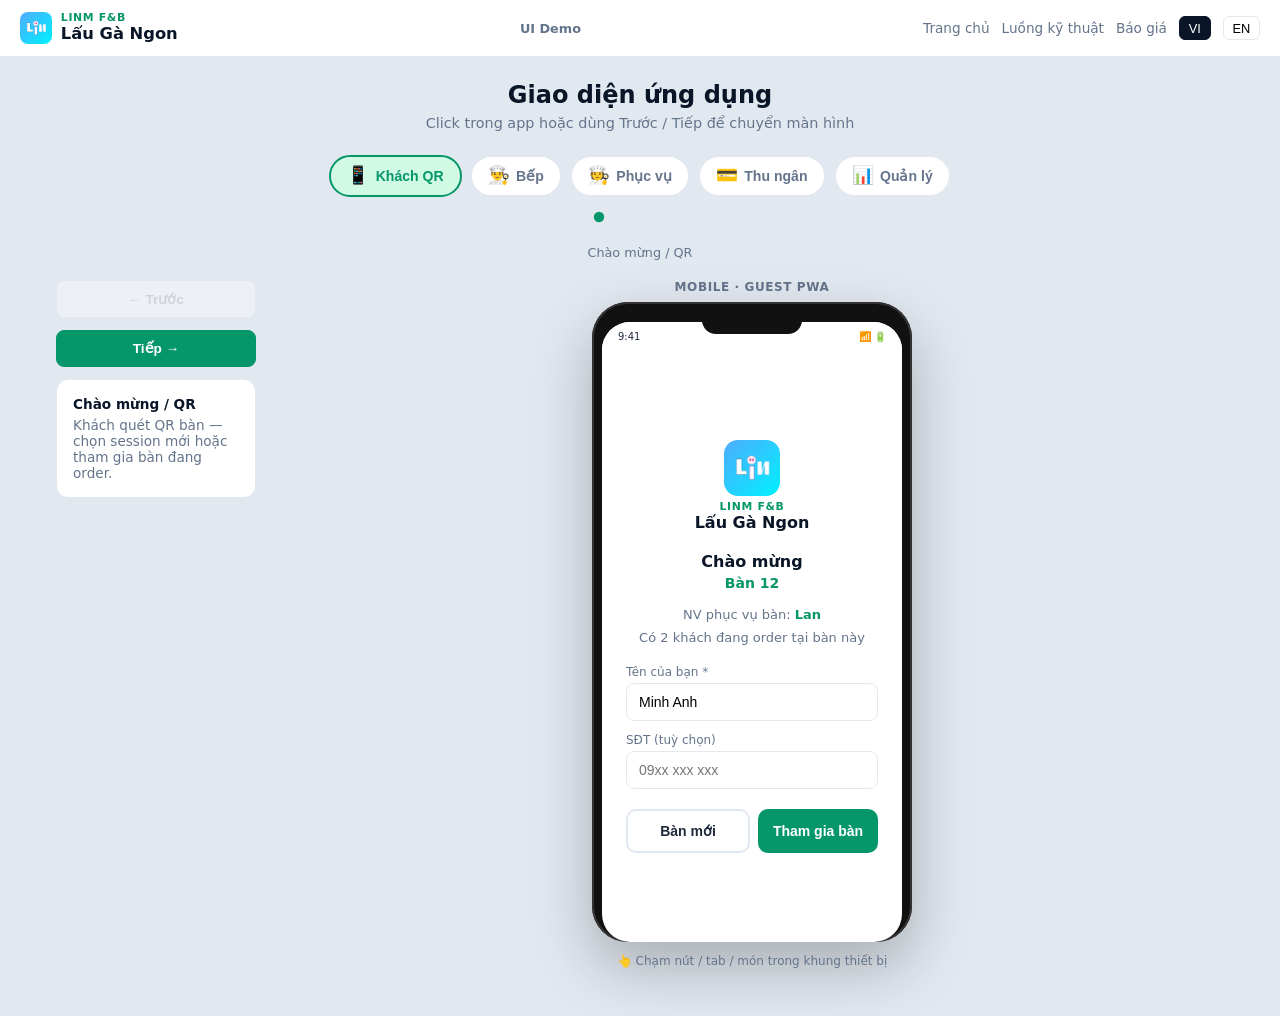
==== app-demo.html @ a2fc127d "fnb-demo@1.0.1 [build #3]" ====
<!DOCTYPE html>
<html lang="vi">
<head>
<meta charset="UTF-8">
<meta name="viewport" content="width=device-width, initial-scale=1.0">
<link rel="icon" href="assets/linm/icon-192.png" type="image/png">
<link rel="apple-touch-icon" href="assets/linm/icon-192.png">
<link rel="stylesheet" href="assets/linm/app-brand.css">
<title>LINM F&amp;B — Lẩu Gà Ngon · UI Demo</title>
<style>
:root {
  --navy:#0a1628; --green:#059669; --green-mid:#34d399;
  --green-light:#d1fae5; --slate:#f1f5f9; --border:#e2e8f0;
  --txt:#1e293b; --txt2:#64748b; --red:#ef4444; --amber:#d97706;
  --radius:12px; --phone-w:320px; --phone-h:640px;
}
*,*::before,*::after{box-sizing:border-box;margin:0;padding:0}
body{font-family:system-ui,-apple-system,'Segoe UI',Roboto,sans-serif;background:#e2e8f0;color:var(--txt);min-height:100vh}

/* Header */
header{background:#fff;border-bottom:1px solid var(--border);padding:.75rem 1.25rem;display:flex;align-items:center;justify-content:space-between;flex-wrap:wrap;gap:.75rem;position:sticky;top:0;z-index:50}
.hdr-links{display:flex;align-items:center;gap:.75rem;font-size:.85rem}
.hdr-links a{color:var(--txt2);text-decoration:none}
.hdr-links a:hover{color:var(--green)}
.lang-btn{background:none;border:1px solid var(--border);padding:.2rem .55rem;border-radius:6px;cursor:pointer;font-size:.8rem}
.lang-btn.active{background:var(--navy);color:#fff;border-color:var(--navy)}

/* Layout */
.demo-wrap{max-width:1200px;margin:0 auto;padding:1.5rem 1rem 3rem;overflow-x:hidden}
.demo-title{text-align:center;margin-bottom:1.5rem}
.demo-title h1{font-size:1.5rem;color:var(--navy)}
.demo-title p{color:var(--txt2);font-size:.9rem;margin-top:.35rem}

/* Persona tabs */
.persona-bar{display:flex;gap:.5rem;justify-content:center;flex-wrap:wrap;margin-bottom:1rem}
.persona-btn{display:flex;align-items:center;gap:.4rem;padding:.55rem 1rem;border:2px solid var(--border);background:#fff;border-radius:999px;cursor:pointer;font-size:.88rem;font-weight:600;color:var(--txt2);transition:.2s}
.persona-btn.active{border-color:var(--green);background:var(--green-light);color:var(--green)}
.persona-btn .icon{font-size:1.1rem}

/* Screen steps */
.screen-bar{display:flex;gap:.35rem;justify-content:center;flex-wrap:wrap;margin-bottom:1.5rem}
.screen-dot{width:8px;height:8px;border-radius:50%;background:var(--border);cursor:pointer;transition:.2s}
.screen-dot.active{background:var(--green);transform:scale(1.3)}
.screen-label{text-align:center;font-size:.8rem;color:var(--txt2);margin-bottom:1rem;min-height:1.2rem}

/* Main stage */
.stage{display:flex;align-items:flex-start;justify-content:center;gap:1.5rem;flex-wrap:wrap;width:100%}
.controls{display:flex;flex-direction:column;gap:.75rem;min-width:140px;flex-shrink:0}
.ctrl-btn{padding:.6rem 1rem;border:1px solid var(--border);background:#fff;border-radius:8px;cursor:pointer;font-weight:600;font-size:.85rem}
.ctrl-btn:hover{border-color:var(--green);color:var(--green)}
.ctrl-btn.primary{background:var(--green);color:#fff;border-color:var(--green)}
.ctrl-btn:disabled{opacity:.4;cursor:not-allowed}
.screen-info{background:#fff;border:1px solid var(--border);border-radius:var(--radius);padding:1rem;font-size:.85rem;color:var(--txt2);max-width:200px}
.screen-info strong{display:block;color:var(--navy);margin-bottom:.35rem}

/* Device frames */
.device-wrap{position:relative;max-width:100%;flex:1 1 320px;display:flex;flex-direction:column;align-items:center;min-width:0}
.device-label{text-align:center;font-size:.75rem;color:var(--txt2);margin-bottom:.5rem;font-weight:600;text-transform:uppercase;letter-spacing:.05em}
.phone-frame{width:min(var(--phone-w),100%);height:var(--phone-h);max-width:100%;background:#111;border-radius:36px;padding:10px;box-shadow:0 25px 60px rgba(0,0,0,.25),inset 0 0 0 2px #333}
.phone-notch{width:100px;height:22px;background:#111;border-radius:0 0 14px 14px;margin:0 auto -12px;position:relative;z-index:2}
.phone-screen{width:100%;height:100%;background:#fff;border-radius:28px;overflow:hidden;display:flex;flex-direction:column;position:relative}
.tablet-frame{width:min(480px,100%);max-width:100%;height:min(680px,78vh);background:#1a1a1a;border-radius:20px;padding:12px;box-shadow:0 25px 60px rgba(0,0,0,.25);box-sizing:border-box}
.tablet-screen{width:100%;height:100%;background:#0f172a;border-radius:12px;overflow:hidden;display:flex;flex-direction:column;min-width:0}
#device-mount{width:100%;max-width:100%;display:flex;justify-content:center}

/* ===== IN-APP UI COMPONENTS ===== */
.app-status{height:28px;background:#fff;display:flex;align-items:center;justify-content:space-between;padding:0 16px;font-size:10px;color:var(--txt);flex-shrink:0}
.app-header{padding:12px 16px;background:#fff;border-bottom:1px solid #f1f5f9;display:flex;align-items:center;gap:8px;flex-shrink:0}
.app-header h2{font-size:15px;font-weight:700;flex:1}
.app-header .badge{background:var(--green-light);color:var(--green);font-size:11px;padding:2px 8px;border-radius:999px;font-weight:600}
.back-btn{color:var(--green);font-size:18px;cursor:pointer;border:none;background:none}
.app-body{flex:1;overflow-y:auto;padding:12px 16px;-webkit-overflow-scrolling:touch}
.app-footer{padding:10px 16px 20px;background:#fff;border-top:1px solid #f1f5f9;flex-shrink:0}
.btn-app{display:block;width:100%;padding:12px;border:none;border-radius:10px;font-weight:700;font-size:14px;cursor:pointer;text-align:center}
.btn-app.green{background:var(--green);color:#fff}
.btn-app.outline{background:#fff;border:2px solid var(--border);color:var(--txt)}
.btn-app.amber{background:var(--amber);color:#fff}
.btn-row{display:flex;gap:8px}
.btn-row .btn-app{flex:1}

/* Form */
.field{margin-bottom:12px}
.field label{display:block;font-size:12px;color:var(--txt2);margin-bottom:4px}
.field input{width:100%;padding:10px 12px;border:1px solid var(--border);border-radius:8px;font-size:14px}
.field input:focus{outline:2px solid var(--green-light);border-color:var(--green)}

/* Menu */
.cat-scroll{display:flex;gap:8px;margin-bottom:12px;overflow-x:auto;padding-bottom:4px}
.cat-pill{padding:6px 14px;border-radius:999px;font-size:12px;white-space:nowrap;border:1px solid var(--border);background:#fff;color:var(--txt2);cursor:pointer}
.cat-pill.active{background:var(--navy);color:#fff;border-color:var(--navy)}
.menu-grid{display:grid;grid-template-columns:1fr 1fr;gap:10px}
.menu-card{border:1px solid var(--border);border-radius:10px;overflow:hidden;cursor:pointer}
.menu-img{height:80px;display:flex;align-items:center;justify-content:center;font-size:2rem;background:linear-gradient(135deg,#fef3c7,#fde68a)}
.menu-img.drinks{background:linear-gradient(135deg,#dbeafe,#93c5fd)}
.menu-img.combo{background:linear-gradient(135deg,#fce7f3,#f9a8d4)}
.menu-img.hotpot{background:linear-gradient(135deg,#fee2e2,#fca5a5)}
.menu-img.side{background:linear-gradient(135deg,#dcfce7,#86efac)}
.menu-info{padding:8px}
.menu-info h4{font-size:12px;font-weight:600;margin-bottom:2px;line-height:1.3}
.menu-price{font-size:13px;font-weight:700;color:var(--green)}
.menu-add{float:right;width:24px;height:24px;background:var(--green);color:#fff;border:none;border-radius:6px;font-size:16px;line-height:1;cursor:pointer}

/* Detail */
.detail-img{height:140px;border-radius:12px;display:flex;align-items:center;justify-content:center;font-size:4rem;background:linear-gradient(135deg,#fef3c7,#fde68a);margin-bottom:12px}
.addon-list{margin:12px 0}
.addon-item{display:flex;align-items:center;justify-content:space-between;padding:8px 0;border-bottom:1px solid #f1f5f9;font-size:13px}
.addon-check{width:20px;height:20px;border:2px solid var(--border);border-radius:4px;display:flex;align-items:center;justify-content:center;font-size:12px;color:#fff}
.addon-check.on{background:var(--green);border-color:var(--green)}
.qty-row{display:flex;align-items:center;justify-content:center;gap:16px;margin:12px 0}
.qty-btn{width:36px;height:36px;border:1px solid var(--border);border-radius:8px;background:#fff;font-size:18px;cursor:pointer}
.qty-num{font-size:20px;font-weight:700}

/* Cart bar */
.cart-bar{display:flex;align-items:center;justify-content:space-between;background:var(--navy);color:#fff;padding:10px 14px;border-radius:10px;margin-top:8px;font-size:13px}
.cart-bar strong{color:var(--green-mid)}

/* Service chips */
.svc-chips{display:flex;flex-wrap:wrap;gap:8px;margin:12px 0}
.svc-chip{padding:8px 12px;border:1px solid var(--border);border-radius:8px;font-size:12px;background:#fff;cursor:pointer;text-align:center;flex:1;min-width:calc(50% - 4px)}
.svc-chip:active{background:var(--green-light);border-color:var(--green)}

/* Payment */
.pay-methods{display:flex;flex-direction:column;gap:8px;margin:12px 0}
.pay-opt{display:flex;align-items:center;gap:12px;padding:12px;border:2px solid var(--border);border-radius:10px;cursor:pointer;font-size:13px}
.pay-opt.selected{border-color:var(--green);background:var(--green-light)}
.pay-icon{font-size:1.5rem}
.qr-box{background:#fff;border:2px dashed var(--border);border-radius:12px;padding:16px;text-align:center;margin:12px 0}
.qr-placeholder{width:140px;height:140px;margin:0 auto 8px;background:repeating-conic-gradient(#e2e8f0 0% 25%,#fff 0% 50%) 50%/16px 16px;border-radius:8px;display:flex;align-items:center;justify-content:center;font-size:11px;color:var(--txt2)}
.upload-zone{border:2px dashed var(--amber);border-radius:10px;padding:20px;text-align:center;font-size:12px;color:var(--txt2);background:#fffbeb;margin:12px 0}

/* Feedback */
.stars{display:flex;justify-content:center;gap:8px;font-size:2rem;margin:16px 0}
.star{cursor:pointer;filter:grayscale(1);opacity:.4}
.star.lit{filter:none;opacity:1}

/* Kitchen (dark) */
.k-header{padding:16px;background:#1e293b;display:flex;justify-content:space-between;align-items:center;border-bottom:1px solid #334155}
.k-header h2{color:#fff;font-size:16px}
.k-body{flex:1;padding:12px;overflow-y:auto;overflow-x:hidden;display:grid;grid-template-columns:repeat(auto-fit,minmax(140px,1fr));gap:10px;align-content:start;min-width:0}
.k-ticket{background:#1e293b;border:1px solid #334155;border-radius:10px;padding:12px;border-left:4px solid var(--amber)}
.k-ticket.new{border-left-color:var(--green);animation:pulse 2s infinite}
.k-ticket.done{border-left-color:#64748b;opacity:.7}
@keyframes pulse{0%,100%{box-shadow:0 0 0 0 rgba(16,185,129,.3)}50%{box-shadow:0 0 0 6px rgba(16,185,129,0)}}
.k-table{font-size:18px;font-weight:800;color:#fff;margin-bottom:4px}
.k-time{font-size:10px;color:#94a3b8}
.k-lines{font-size:12px;color:#cbd5e1;margin:8px 0;line-height:1.6}
.k-actions{display:flex;gap:6px}
.k-btn{flex:1;padding:6px;border:none;border-radius:6px;font-size:11px;font-weight:600;cursor:pointer}
.k-btn.confirm{background:var(--green);color:#fff}
.k-btn.done{background:#334155;color:#fff}

/* Cashier */
.c-layout{display:flex;flex:1;width:100%;min-width:0;min-height:0;overflow:hidden}
.c-sidebar{width:118px;background:#1e293b;padding:8px 6px;flex-shrink:0;border-right:1px solid #334155}
.c-nav{padding:8px 6px;border-radius:6px;font-size:11px;line-height:1.35;color:#94a3b8;margin-bottom:4px;cursor:pointer;word-break:break-word}
.c-nav.active{background:#334155;color:#fff}
.c-main{flex:1;min-width:0;padding:12px;overflow-x:hidden;overflow-y:auto;background:#0f172a;-webkit-overflow-scrolling:touch}
.c-main h3{word-break:break-word;line-height:1.35}
.c-card{background:#1e293b;border:1px solid #334155;border-radius:10px;padding:12px;margin-bottom:10px;display:flex;gap:10px;min-width:0;align-items:flex-start}
.c-proof{width:52px;height:52px;background:linear-gradient(135deg,#dbeafe,#60a5fa);border-radius:8px;display:flex;align-items:center;justify-content:center;font-size:1.25rem;flex-shrink:0}
.c-info{flex:1;min-width:0;font-size:11px;color:#cbd5e1;line-height:1.45}
.c-info strong{color:#fff;font-size:13px;display:block;margin-bottom:4px;line-height:1.3}
.c-meta{word-break:break-word;overflow-wrap:anywhere}
.c-meta-note{color:#94a3b8;margin-top:2px}
.c-actions{display:flex;flex-wrap:wrap;gap:6px;margin-top:10px}
.c-btn{padding:7px 10px;border:none;border-radius:6px;font-size:11px;font-weight:600;cursor:pointer;white-space:nowrap;flex:1 1 auto;min-width:72px;text-align:center}
.c-btn.ok{background:var(--green);color:#fff}
.c-btn.no{background:#334155;color:#fff}

/* Waiter / staff login */
.login-screen{display:flex;flex-direction:column;justify-content:center;height:100%;padding:24px;background:#fff}
.login-logo{margin:0 auto 12px;text-align:center}
.login-title{font-size:18px;font-weight:800;text-align:center;color:var(--navy);margin-bottom:4px}
.login-sub{font-size:12px;color:var(--txt2);text-align:center;margin-bottom:20px}
.login-lock{font-size:11px;color:var(--amber);text-align:center;margin-top:12px;padding:8px;background:#fffbeb;border-radius:8px}
.w-top{padding:12px 16px;background:var(--green);color:#fff;display:flex;justify-content:space-between;align-items:center;flex-shrink:0}
.w-top h2{font-size:15px;font-weight:700}
.w-badge{background:rgba(255,255,255,.25);padding:3px 8px;border-radius:999px;font-size:10px;font-weight:600}
.w-body{flex:1;overflow-y:auto;padding:12px 16px;background:var(--slate)}
.w-card{background:#fff;border:1px solid var(--border);border-radius:10px;padding:12px;margin-bottom:8px;cursor:pointer}
.w-card.urgent{border-left:4px solid var(--amber)}
.w-card.new{border-left:4px solid var(--green)}
.w-card.done{opacity:.65}
.w-row{display:flex;justify-content:space-between;align-items:flex-start;gap:8px}
.w-meta{font-size:11px;color:var(--txt2);margin-top:4px;line-height:1.45}
.w-actions{display:flex;gap:6px;margin-top:10px;flex-wrap:wrap}
.w-btn{padding:8px 12px;border:none;border-radius:8px;font-size:11px;font-weight:600;cursor:pointer;flex:1;min-width:100px}
.w-btn.green{background:var(--green);color:#fff}
.w-btn.outline{background:#fff;border:1px solid var(--border);color:var(--txt)}
.w-nav{display:flex;gap:6px;padding:8px 0 12px;overflow-x:auto}
.w-nav-pill{padding:6px 12px;border-radius:999px;font-size:11px;border:1px solid var(--border);background:#fff;white-space:nowrap;cursor:pointer}
.w-nav-pill.active{background:var(--navy);color:#fff;border-color:var(--navy)}
.staff-pick{background:var(--green-light);border:1px solid var(--green);border-radius:8px;padding:10px;margin-top:8px;font-size:12px;cursor:pointer;text-align:left}
.staff-pick.selected{box-shadow:0 0 0 2px var(--green)}
.scan-box{border:2px dashed var(--green);border-radius:10px;padding:16px;text-align:center;font-size:12px;color:var(--txt2);margin:12px 0;cursor:pointer;background:#fff}
.ratio-note{background:#ecfdf5;border:1px solid #a7f3d0;border-radius:8px;padding:10px;font-size:11px;color:var(--txt2);margin-bottom:12px;line-height:1.5}
.staff-row{display:flex;align-items:center;gap:10px;padding:10px 0;border-bottom:1px solid var(--border);font-size:12px}
.staff-avatar{width:36px;height:36px;border-radius:50%;background:var(--green-light);display:flex;align-items:center;justify-content:center;font-size:1rem;flex-shrink:0}
.staff-score{margin-left:auto;font-weight:800;color:var(--green)}
.score-bar{height:5px;background:var(--border);border-radius:3px;overflow:hidden;margin-top:4px}
.score-fill{height:100%;background:var(--green)}
.tag-role{font-size:10px;padding:2px 6px;border-radius:4px;background:#f1f5f9;color:var(--txt2)}

/* Manager */
.m-top{padding:14px 16px;background:#fff;border-bottom:1px solid var(--border);display:flex;justify-content:space-between;align-items:center}
.m-tabs{display:flex;gap:4px;padding:8px 12px;background:#fff;border-bottom:1px solid var(--border);flex-wrap:wrap}
.m-tab{padding:6px 10px;font-size:11px;border-radius:6px;cursor:pointer;color:var(--txt2);white-space:nowrap}
.m-tab.active{background:var(--green-light);color:var(--green);font-weight:600}
.table-map{display:grid;grid-template-columns:repeat(4,1fr);gap:8px;padding:12px 0}
.tbl-cell{aspect-ratio:1;border-radius:8px;display:flex;flex-direction:column;align-items:center;justify-content:center;font-size:11px;font-weight:600;border:2px solid var(--border);background:#fff}
.tbl-cell.busy{background:#fef3c7;border-color:var(--amber);color:var(--amber)}
.tbl-cell.free{background:var(--green-light);border-color:var(--green);color:var(--green)}
.chart-bar{display:flex;align-items:flex-end;gap:6px;height:100px;margin:16px 0;padding:0 8px}
.chart-col{flex:1;background:var(--green);border-radius:4px 4px 0 0;min-height:8px;opacity:.85}
.report-subtabs{display:flex;gap:6px;margin-bottom:12px}
.report-sub{padding:6px 12px;font-size:11px;border-radius:999px;border:1px solid var(--border);cursor:pointer;color:var(--txt2);background:#fff}
.report-sub.active{background:var(--green);color:#fff;border-color:var(--green);font-weight:600}
.report-panel{display:none}
.report-panel.active{display:block}
.chart-hbar{margin:8px 0 14px}
.hbar-row{display:flex;align-items:center;gap:8px;margin-bottom:8px;font-size:11px}
.hbar-label{width:88px;flex-shrink:0;white-space:nowrap;overflow:hidden;text-overflow:ellipsis;font-weight:500}
.hbar-track{flex:1;height:10px;background:#f1f5f9;border-radius:999px;overflow:hidden}
.hbar-fill{height:100%;background:linear-gradient(90deg,var(--green),#34d399);border-radius:999px}
.hbar-val{width:36px;text-align:right;font-weight:700;color:var(--green);font-size:10px}
.dish-table{width:100%;font-size:11px;border-collapse:collapse;margin-top:8px}
.dish-table th,.dish-table td{padding:6px 4px;border-bottom:1px solid var(--border);text-align:left}
.dish-table th{color:var(--txt2);font-weight:600;background:#f8fafc}
.dish-table td.num{text-align:right;font-weight:600}
.fav-grid{display:flex;flex-wrap:wrap;gap:6px;margin-top:8px}
.fav-pill{font-size:10px;padding:4px 8px;border-radius:999px;background:var(--green-light);color:var(--green);border:1px solid rgba(22,163,74,.2)}
.fav-pill strong{font-weight:800}
.app-body-scroll{overflow-y:auto;flex:1;padding:12px 16px;-webkit-overflow-scrolling:touch}
.stat-row{display:grid;grid-template-columns:1fr 1fr;gap:8px;margin-bottom:12px}
.stat-box{background:#f8fafc;border:1px solid var(--border);border-radius:8px;padding:10px;text-align:center}
.stat-box .num{font-size:20px;font-weight:800;color:var(--green)}
.stat-box .lbl{font-size:10px;color:var(--txt2)}
.qr-preview{display:flex;gap:16px;align-items:flex-start;margin-top:12px}
.qr-preview .qr-placeholder{width:100px;height:100px;flex-shrink:0}

/* Bottom nav guest */
.bottom-nav{display:flex;background:#fff;border-top:1px solid #f1f5f9;padding:6px 0 14px;flex-shrink:0}
.nav-item{flex:1;text-align:center;font-size:10px;color:var(--txt2);cursor:pointer}
.nav-item.active{color:var(--green);font-weight:600}
.nav-item .ni{font-size:18px;display:block;margin-bottom:2px}

/* Clickable in-app */
[data-go],[data-go-persona],.menu-card,.cart-bar,.tbl-cell.busy,.k-ticket.new,.c-card{cursor:pointer}
[data-go]:hover,[data-go-persona]:hover,.menu-card:hover{opacity:.92}
.tap-hint{text-align:center;font-size:.75rem;color:var(--txt2);margin-top:.75rem}
.toast{position:fixed;bottom:24px;left:50%;transform:translateX(-50%);background:var(--navy);color:#fff;padding:.65rem 1.25rem;border-radius:999px;font-size:.85rem;z-index:200;opacity:0;transition:opacity .3s;pointer-events:none}
.toast.show{opacity:1}

/* Hidden screens */
.screen-view{display:none;flex-direction:column;height:100%;width:100%;min-width:0;min-height:0;overflow:hidden}
.screen-view.active{display:flex}

@media(max-width:900px){
  .stage{flex-direction:column;align-items:center}
  .controls{flex-direction:row;flex-wrap:wrap;justify-content:center;width:100%}
  .screen-info{max-width:100%;width:100%}
}
@media(max-width:700px){
  .tablet-frame{height:min(620px,72vh)}
  .k-body{grid-template-columns:1fr}
}
</style>
</head>
<body>

<header>
  <a href="index.html" class="app-brand app-brand--nav">
    <img src="assets/linm/logo-128.png" alt="Linm" class="app-brand__icon" width="32" height="32">
    <span class="app-brand__text">
      <span class="app-brand__platform">LINM F&amp;B</span>
      <span class="app-brand__tenant">Lẩu Gà Ngon</span>
    </span>
  </a>
  <span style="font-size:.8rem;color:var(--txt2);font-weight:600">UI Demo</span>
  <div class="hdr-links">
    <a href="index.html"><span class="vi">Trang chủ</span><span class="en" style="display:none">Home</span></a>
    <a href="workflow-demo.html"><span class="vi">Luồng kỹ thuật</span><span class="en" style="display:none">Tech flow</span></a>
    <a href="pricing.html"><span class="vi">Báo giá</span><span class="en" style="display:none">Pricing</span></a>
    <button class="lang-btn active" onclick="setLang('vi')">VI</button>
    <button class="lang-btn" onclick="setLang('en')">EN</button>
  </div>
</header>

<div class="demo-wrap">
  <div class="demo-title">
    <h1><span class="vi">Giao diện ứng dụng</span><span class="en" style="display:none">Application UI</span></h1>
    <p><span class="vi">Click trong app hoặc dùng Trước / Tiếp để chuyển màn hình</span><span class="en" style="display:none">Click inside the app or use Prev / Next to navigate</span></p>
  </div>

  <div class="persona-bar">
    <button class="persona-btn active" data-persona="guest" onclick="setPersona('guest',this)"><span class="icon">📱</span><span class="vi">Khách QR</span><span class="en" style="display:none">Guest</span></button>
    <button class="persona-btn" data-persona="kitchen" onclick="setPersona('kitchen',this)"><span class="icon">👨‍🍳</span><span class="vi">Bếp</span><span class="en" style="display:none">Kitchen</span></button>
    <button class="persona-btn" data-persona="waiter" onclick="setPersona('waiter',this)"><span class="icon">🧑‍🍳</span><span class="vi">Phục vụ</span><span class="en" style="display:none">Waiter</span></button>
    <button class="persona-btn" data-persona="cashier" onclick="setPersona('cashier',this)"><span class="icon">💳</span><span class="vi">Thu ngân</span><span class="en" style="display:none">Cashier</span></button>
    <button class="persona-btn" data-persona="manager" onclick="setPersona('manager',this)"><span class="icon">📊</span><span class="vi">Quản lý</span><span class="en" style="display:none">Manager</span></button>
  </div>

  <div class="screen-bar" id="screen-dots"></div>
  <div class="screen-label" id="screen-label"></div>

  <div class="stage">
    <div class="controls">
      <button class="ctrl-btn" id="btn-prev" onclick="prevScreen()">← <span class="vi">Trước</span><span class="en" style="display:none">Prev</span></button>
      <button class="ctrl-btn primary" id="btn-next" onclick="nextScreen()"><span class="vi">Tiếp</span><span class="en" style="display:none">Next</span> →</button>
      <div class="screen-info" id="screen-info"></div>
    </div>

    <div class="device-wrap">
      <div class="device-label" id="device-label">Mobile · Guest PWA</div>
      <div id="device-mount"></div>
      <p class="tap-hint"><span class="vi">👆 Chạm nút / tab / món trong khung thiết bị</span><span class="en" style="display:none">👆 Tap buttons / tabs / items inside the device</span></p>
    </div>
  </div>
</div>
<div class="toast" id="toast"></div>

<script>
const APP_TENANT = 'Lẩu Gà Ngon';
function appBrandBlock() {
  return `<div class="app-brand app-brand--phone login-logo">
    <img src="assets/linm/logo-128.png" alt="Linm" class="app-brand__icon--lg" width="56" height="56">
    <span class="app-brand__text">
      <span class="app-brand__platform">LINM F&amp;B</span>
      <span class="app-brand__tenant">${APP_TENANT}</span>
    </span>
  </div>`;
}

/* ─── Screen definitions ─── */
const PERSONAS = {
  guest: {
    device: 'phone',
    deviceLabelVi: 'Mobile · Guest PWA',
    deviceLabelEn: 'Mobile · Guest PWA',
    screens: [
      { id:'g1', labelVi:'Chào mừng / QR', labelEn:'Welcome / QR',
        infoVi:'Khách quét QR bàn — chọn session mới hoặc tham gia bàn đang order.',
        infoEn:'Guest scans table QR — new session or join existing.',
        html: guestWelcome },
      { id:'g2', labelVi:'Thực đơn', labelEn:'Menu',
        infoVi:'Danh mục món, combo, nước — grid 2 cột có hình và giá.',
        infoEn:'Categories, combos, drinks — 2-col grid with image and price.',
        html: guestMenu },
      { id:'g3', labelVi:'Chi tiết món', labelEn:'Item detail',
        infoVi:'Chọn đồ ăn kèm, số lượng, ghi chú.',
        infoEn:'Pick addons, quantity, note.',
        html: guestDetail },
      { id:'g4', labelVi:'Giỏ & gọi phục vụ', labelEn:'Cart & service',
        infoVi:'Xem giỏ, gọi khăn / nước / xác nhận món / thanh toán.',
        infoEn:'Cart, call napkin / water / confirm / pay.',
        html: guestService },
      { id:'g5', labelVi:'Thanh toán', labelEn:'Payment',
        infoVi:'Chọn tiền mặt, Momo, CK — QR chuyển khoản preset số tiền.',
        infoEn:'Cash, Momo, bank — preset transfer QR.',
        html: guestPayment },
      { id:'g6', labelVi:'Upload biên lai', labelEn:'Upload proof',
        infoVi:'Tải QR CK, chuyển khoản, upload ảnh chứng từ.',
        infoEn:'Download QR, transfer, upload proof photo.',
        html: guestProof },
      { id:'g7', labelVi:'Đánh giá + NV', labelEn:'Feedback + staff',
        infoVi:'Quét QR / lookup tên NV — feedback gắn NV xác nhận TT.',
        infoEn:'Scan staff QR / name lookup — feedback tied to payment confirmer.',
        html: guestFeedback }
    ]
  },
  kitchen: {
    device: 'tablet',
    deviceLabelVi: 'Tablet · Kitchen Display',
    deviceLabelEn: 'Tablet · Kitchen Display',
    screens: [
      { id:'k1', labelVi:'Ticket chờ', labelEn:'Pending tickets',
        infoVi:'Đơn mới realtime — nhóm theo bàn, highlight xanh.',
        infoEn:'New realtime tickets — by table, green highlight.',
        html: kitchenPending },
      { id:'k2', labelVi:'Đang chế biến', labelEn:'Preparing',
        infoVi:'Bếp xác nhận — trạng thái preparing.',
        infoEn:'Kitchen confirmed — preparing status.',
        html: kitchenPrep }
    ]
  },
  waiter: {
    device: 'phone',
    deviceLabelVi: 'Mobile · Nhân viên phục vụ (login)',
    deviceLabelEn: 'Mobile · Waiter (login required)',
    screens: [
      { id:'w0', labelVi:'Đăng nhập', labelEn:'Login',
        infoVi:'Nhân viên + quản lý bắt buộc JWT — khách không login.',
        infoEn:'Staff + manager require JWT — guests do not login.',
        html: waiterLogin },
      { id:'w1', labelVi:'Tổng quan ca', labelEn:'Shift overview',
        infoVi:'Bàn phụ trách, request chờ xử lý.',
        infoEn:'Assigned tables, pending requests.',
        html: waiterHome },
      { id:'w2', labelVi:'Dọn bàn', labelEn:'Table reset',
        infoVi:'Xác nhận đã dọn bàn / vệ sinh sau khách.',
        infoEn:'Confirm table cleaned after guests leave.',
        html: waiterClean },
      { id:'w3', labelVi:'Xác nhận order', labelEn:'Confirm order',
        infoVi:'Xác nhận order mới từ khách QR trước khi gửi bếp.',
        infoEn:'Confirm guest QR order before kitchen.',
        html: waiterOrderConfirm },
      { id:'w4', labelVi:'Xác nhận phục vụ', labelEn:'Confirm service',
        infoVi:'Request: order, gọi thêm, hoàn trả, lau bàn, TT — scan hoặc bấm xác nhận.',
        infoEn:'Requests: order, extras, return, clean, pay — scan or tap confirm.',
        html: waiterServiceConfirm }
    ]
  },
  cashier: {
    device: 'tablet',
    deviceLabelVi: 'Tablet · Cashier',
    deviceLabelEn: 'Tablet · Cashier',
    screens: [
      { id:'c1', labelVi:'Chờ xác nhận CK', labelEn:'Pending transfers',
        infoVi:'Queue thanh toán CK kèm ảnh biên lai upload.',
        infoEn:'Transfer queue with uploaded proof images.',
        html: cashierPending },
      { id:'c2', labelVi:'Đã xác nhận', labelEn:'Confirmed',
        infoVi:'Staff xác nhận — kích hoạt feedback khách.',
        infoEn:'Staff confirmed — triggers guest feedback.',
        html: cashierDone }
    ]
  },
  manager: {
    device: 'tablet',
    deviceLabelVi: 'Tablet · Admin',
    deviceLabelEn: 'Tablet · Admin',
    screens: [
      { id:'m0', labelVi:'Đăng nhập QL', labelEn:'Manager login',
        infoVi:'Quản lý đăng nhập JWT — view đánh giá NV.',
        infoEn:'Manager JWT login — staff rating view.',
        html: managerLogin },
      { id:'m1', labelVi:'Sơ đồ bàn', labelEn:'Table map',
        infoVi:'Quản lý bàn + QR — trạng thái trống / đang phục vụ.',
        infoEn:'Table + QR management — free / occupied.',
        html: managerTables },
      { id:'m2', labelVi:'QR thanh toán', labelEn:'Payment QR setup',
        infoVi:'Cấu hình đa tài khoản CK — preview QR preset.',
        infoEn:'Multi bank account — preset QR preview.',
        html: managerQr },
      { id:'m3', labelVi:'Thực đơn', labelEn:'Menu admin',
        infoVi:'Quản lý món, combo, giá, hình ảnh.',
        infoEn:'Manage items, combos, prices, images.',
        html: managerMenu },
      { id:'m4', labelVi:'Báo cáo', labelEn:'Reports',
        infoVi:'Doanh thu, bảng kê TT, thống kê món đặt nhiều & topping ưa thích.',
        infoEn:'Revenue, payment ledger, top dishes & favorite addons.',
        html: managerReports },
      { id:'m5', labelVi:'Đánh giá NV', labelEn:'Staff ratings',
        infoVi:'Điểm NV theo feedback — tỷ lệ 6 join : 4 full ca.',
        infoEn:'Staff scores from feedback — 6 join : 4 full shift ratio.',
        html: managerStaffEval }
    ]
  }
};

/* ─── Guest screen HTML builders ─── */
function guestWelcome() {
  return `<div class="screen-view active">
    <div class="app-status"><span>9:41</span><span>📶 🔋</span></div>
    <div class="app-body" style="display:flex;flex-direction:column;align-items:center;justify-content:center;text-align:center;padding:24px">
      ${appBrandBlock()}
      <h2 style="font-size:16px;margin:8px 0 4px;color:var(--navy)"><span class="vi">Chào mừng</span><span class="en" style="display:none">Welcome</span></h2>
      <p style="font-size:14px;font-weight:600;color:var(--green);margin-bottom:16px"><span class="vi">Bàn 12</span><span class="en" style="display:none">Table 12</span></p>
      <p style="font-size:13px;color:var(--txt2);margin-bottom:8px"><span class="vi">NV phục vụ bàn:</span><span class="en" style="display:none">Table waiter:</span> <strong style="color:var(--green)">Lan</strong></p>
      <p style="font-size:13px;color:var(--txt2);margin-bottom:20px"><span class="vi">Có 2 khách đang order tại bàn này</span><span class="en" style="display:none">2 guests ordering at this table</span></p>
      <div class="field" style="width:100%;text-align:left">
        <label><span class="vi">Tên của bạn *</span><span class="en" style="display:none">Your name *</span></label>
        <input type="text" value="Minh Anh" readonly>
      </div>
      <div class="field" style="width:100%;text-align:left">
        <label><span class="vi">SĐT (tuỳ chọn)</span><span class="en" style="display:none">Phone (optional)</span></label>
        <input type="tel" placeholder="09xx xxx xxx">
      </div>
      <div class="btn-row" style="width:100%;margin-top:8px">
        <button class="btn-app outline" data-go="1"><span class="vi">Bàn mới</span><span class="en" style="display:none">New session</span></button>
        <button class="btn-app green" data-go="1"><span class="vi">Tham gia bàn</span><span class="en" style="display:none">Join table</span></button>
      </div>
    </div>
  </div>`;
}

function guestMenu() {
  return `<div class="screen-view active">
    <div class="app-status"><span>9:41</span><span>📶 🔋</span></div>
    <div class="app-header">
      <h2><span class="vi">Thực đơn</span><span class="en" style="display:none">Menu</span></h2>
      <span class="badge">Bàn 12</span>
    </div>
    <div class="app-body">
      <div class="cat-scroll">
        <span class="cat-pill active"><span class="vi">Lẩu chín</span><span class="en" style="display:none">Hot pots</span></span>
        <span class="cat-pill"><span class="vi">Món thêm</span><span class="en" style="display:none">Extras</span></span>
        <span class="cat-pill"><span class="vi">Đồ uống</span><span class="en" style="display:none">Drinks</span></span>
      </div>
      <div class="menu-grid">
        <div class="menu-card" data-go="2"><div class="menu-img hotpot">🍲</div><div class="menu-info"><h4>Lẩu gà nấm (1/2 con)</h4><span class="menu-price">249.000₫</span><button class="menu-add" data-go="2">+</button></div></div>
        <div class="menu-card" data-go="2"><div class="menu-img hotpot">🌿</div><div class="menu-info"><h4>Lẩu gà lá é</h4><span class="menu-price">269.000₫</span><button class="menu-add" data-go="2">+</button></div></div>
        <div class="menu-card" data-go="2"><div class="menu-img combo">🍱</div><div class="menu-info"><h4>Combo lẩu 2 người</h4><span class="menu-price">399.000₫</span><button class="menu-add" data-go="2">+</button></div></div>
        <div class="menu-card" data-go="2"><div class="menu-img drinks">🧋</div><div class="menu-info"><h4>Trà gừng mật ong</h4><span class="menu-price">35.000₫</span><button class="menu-add" data-go="2">+</button></div></div>
      </div>
      <div class="cart-bar" data-go="3"><span>🛒 3 <span class="vi">món</span><span class="en" style="display:none">items</span></span><strong>813.000₫</strong></div>
    </div>
    <div class="bottom-nav">
      <div class="nav-item active" data-go="1"><span class="ni">📋</span><span class="vi">Menu</span><span class="en" style="display:none">Menu</span></div>
      <div class="nav-item" data-go="3"><span class="ni">🛒</span><span class="vi">Giỏ</span><span class="en" style="display:none">Cart</span></div>
      <div class="nav-item" data-go="3"><span class="ni">🙋</span><span class="vi">Gọi PV</span><span class="en" style="display:none">Service</span></div>
      <div class="nav-item" data-go="4"><span class="ni">💳</span><span class="vi">TT</span><span class="en" style="display:none">Pay</span></div>
    </div>
  </div>`;
}

function guestDetail() {
  return `<div class="screen-view active">
    <div class="app-status"><span>9:41</span><span>📶 🔋</span></div>
    <div class="app-header"><button class="back-btn" data-go="1">←</button><h2>Lẩu gà nấm</h2></div>
    <div class="app-body">
      <div class="detail-img" style="background:linear-gradient(135deg,#fee2e2,#fca5a5)">🍲</div>
      <p style="font-size:20px;font-weight:800;color:var(--green)">249.000₫</p>
      <p style="font-size:12px;color:var(--txt2);margin:8px 0"><span class="vi">Gà ta · nấm hương · nước lẩu ninh 4h</span><span class="en" style="display:none">Free-range chicken · shiitake · 4h broth</span></p>
      <p style="font-size:13px;font-weight:600;margin-top:12px"><span class="vi">Món thêm / topping</span><span class="en" style="display:none">Extras / toppings</span></p>
      <div class="addon-list">
        <div class="addon-item" data-toggle-addon><span>+ Thêm gà (+80k)</span><div class="addon-check on">✓</div></div>
        <div class="addon-item" data-toggle-addon><span>+ Mề gà (+45k)</span><div class="addon-check"> </div></div>
        <div class="addon-item" data-toggle-addon><span>+ Rau lẩu (+35k)</span><div class="addon-check on">✓</div></div>
        <div class="addon-item" data-toggle-addon><span>+ Mì trứng (+15k)</span><div class="addon-check on">✓</div></div>
      </div>
      <div class="qty-row"><button class="qty-btn">−</button><span class="qty-num">1</span><button class="qty-btn">+</button></div>
    </div>
    <div class="app-footer"><button class="btn-app green" data-go="3"><span class="vi">Thêm vào giỏ · 379.000₫</span><span class="en" style="display:none">Add to cart · 379,000₫</span></button></div>
  </div>`;
}

function guestService() {
  return `<div class="screen-view active">
    <div class="app-status"><span>9:41</span><span>📶 🔋</span></div>
    <div class="app-header"><h2><span class="vi">Giỏ hàng &amp; Phục vụ</span><span class="en" style="display:none">Cart &amp; Service</span></h2><span class="badge">Bàn 12</span></div>
    <div class="app-body">
      <div style="font-size:13px;line-height:2;border-bottom:1px solid #f1f5f9;padding-bottom:8px;margin-bottom:12px">
        <div style="display:flex;justify-content:space-between"><span>Lẩu gà nấm (+gà, rau, mì)</span><strong>379.000₫</strong></div>
        <div style="display:flex;justify-content:space-between"><span>Combo lẩu 2 người</span><strong>399.000₫</strong></div>
        <div style="display:flex;justify-content:space-between"><span>Trà gừng mật ong</span><strong>35.000₫</strong></div>
        <div style="display:flex;justify-content:space-between;font-weight:800;margin-top:8px;color:var(--navy)"><span>Tổng</span><span style="color:var(--green)">813.000₫</span></div>
      </div>
      <p style="font-size:12px;font-weight:600;color:var(--txt2);margin-bottom:8px"><span class="vi">Gọi phục vụ</span><span class="en" style="display:none">Call service</span></p>
      <div class="svc-chips">
        <div class="svc-chip" data-go-persona="waiter:4" data-toast-vi="Đã gửi request — NV sẽ xác nhận" data-toast-en="Request sent — staff will confirm">🍲 <span class="vi">Nước lẩu</span><span class="en" style="display:none">Broth</span></div>
        <div class="svc-chip" data-go-persona="waiter:4" data-toast-vi="Đã gửi request" data-toast-en="Request sent">🔥 <span class="vi">Cồn / bếp</span><span class="en" style="display:none">Fuel</span></div>
        <div class="svc-chip" data-go-persona="waiter:4" data-toast-vi="Đã gọi lau bàn" data-toast-en="Table clean requested">🧹 <span class="vi">Lau bàn</span><span class="en" style="display:none">Clean table</span></div>
        <div class="svc-chip" data-go-persona="waiter:4" data-toast-vi="Đã gọi khăn" data-toast-en="Napkin requested">🧻 <span class="vi">Khăn</span><span class="en" style="display:none">Napkin</span></div>
        <div class="svc-chip" data-go-persona="waiter:4" data-toast-vi="Đã gọi hoàn món" data-toast-en="Return requested">🔄 <span class="vi">Hoàn trả</span><span class="en" style="display:none">Return</span></div>
        <div class="svc-chip" data-go="4">💳 <span class="vi">Thanh toán</span><span class="en" style="display:none">Pay</span></div>
      </div>
    </div>
    <div class="app-footer"><button class="btn-app amber" data-go="4">💳 <span class="vi">Gọi thanh toán</span><span class="en" style="display:none">Request payment</span></button></div>
  </div>`;
}

function guestPayment() {
  return `<div class="screen-view active">
    <div class="app-status"><span>9:41</span><span>📶 🔋</span></div>
    <div class="app-header"><button class="back-btn" data-go="3">←</button><h2><span class="vi">Thanh toán</span><span class="en" style="display:none">Payment</span></h2></div>
    <div class="app-body">
      <p style="text-align:center;font-size:24px;font-weight:800;color:var(--green);margin:8px 0">813.000₫</p>
      <p style="text-align:center;font-size:12px;color:var(--txt2);margin-bottom:16px">Bàn 12 · 3 <span class="vi">món</span><span class="en" style="display:none">items</span></p>
      <div class="pay-methods">
        <div class="pay-opt" data-select-pay><span class="pay-icon">💵</span><span><span class="vi">Tiền mặt</span><span class="en" style="display:none">Cash</span></span></div>
        <div class="pay-opt" data-select-pay><span class="pay-icon">📱</span><span>Momo</span></div>
        <div class="pay-opt selected" data-select-pay><span class="pay-icon">🏦</span><span><span class="vi">Chuyển khoản</span><span class="en" style="display:none">Bank transfer</span></span></div>
      </div>
      <div class="qr-box">
        <div class="qr-placeholder">QR CK<br>813.000₫</div>
        <p style="font-size:11px;color:var(--txt2)">BAN12 MINHANH</p>
        <button class="btn-app outline" style="margin-top:8px;font-size:12px;padding:8px" data-toast-vi="Đã tải QR vào thư viện ảnh" data-toast-en="QR saved to photos">⬇ <span class="vi">Tải mã QR</span><span class="en" style="display:none">Download QR</span></button>
      </div>
    </div>
    <div class="app-footer"><button class="btn-app green" data-go="5"><span class="vi">Tiếp tục · Upload biên lai</span><span class="en" style="display:none">Continue · Upload proof</span></button></div>
  </div>`;
}

function guestProof() {
  return `<div class="screen-view active">
    <div class="app-status"><span>9:41</span><span>📶 🔋</span></div>
    <div class="app-header"><button class="back-btn" data-go="4">←</button><h2><span class="vi">Xác nhận CK</span><span class="en" style="display:none">Confirm transfer</span></h2></div>
    <div class="app-body">
      <p style="font-size:13px;color:var(--txt2);margin-bottom:12px"><span class="vi">Chuyển khoản xong — upload ảnh biên lai để nhân viên xác nhận nhanh.</span><span class="en" style="display:none">After transfer — upload receipt for staff to confirm.</span></p>
      <div class="upload-zone" data-toast-vi="Đã chọn ảnh biên lai" data-toast-en="Receipt photo selected">📷<br><strong><span class="vi">Chọn ảnh biên lai</span><span class="en" style="display:none">Select receipt photo</span></strong><br><span style="font-size:11px">JPEG/PNG · max 5MB</span></div>
      <div style="background:#f8fafc;border-radius:8px;padding:10px;font-size:12px;color:var(--txt2)">
        <div><span class="vi">TK nhận:</span><span class="en" style="display:none">Account:</span> VCB · **** 1234</div>
        <div><span class="vi">Số tiền:</span><span class="en" style="display:none">Amount:</span> <strong style="color:var(--green)">813.000₫</strong></div>
        <div><span class="vi">Nội dung:</span><span class="en" style="display:none">Note:</span> BAN12 MINHANH</div>
      </div>
      <p style="font-size:11px;color:var(--amber);margin-top:12px;text-align:center">⏳ <span class="vi">Chờ nhân viên xác nhận…</span><span class="en" style="display:none">Waiting for staff…</span></p>
    </div>
    <div class="app-footer"><button class="btn-app green" data-go-persona="cashier:0" data-toast-vi="Đã gửi — chuyển sang Thu ngân" data-toast-en="Sent — switching to Cashier"><span class="vi">Gửi ảnh</span><span class="en" style="display:none">Submit photo</span></button></div>
  </div>`;
}

function guestFeedback() {
  return `<div class="screen-view active">
    <div class="app-status"><span>9:41</span><span>📶 🔋</span></div>
    <div class="app-header"><h2><span class="vi">Đánh giá</span><span class="en" style="display:none">Feedback</span></h2></div>
    <div class="app-body">
      <p style="font-size:13px;text-align:center;margin-bottom:12px"><span class="vi">Thanh toán thành công · Cảm ơn bạn!</span><span class="en" style="display:none">Payment successful · Thank you!</span></p>
      <p style="font-size:12px;font-weight:600;color:var(--txt2);margin-bottom:6px"><span class="vi">Đánh giá nhân viên phục vụ</span><span class="en" style="display:none">Rate your waiter</span></p>
      <div class="scan-box" data-staff-scan data-toast-vi="Đã quét mã NV — Lan" data-toast-en="Staff QR scanned — Lan">📷<br><strong><span class="vi">Quét mã QR nhân viên</span><span class="en" style="display:none">Scan staff QR</span></strong></div>
      <div class="field">
        <label><span class="vi">Hoặc nhập tên NV</span><span class="en" style="display:none">Or enter staff name</span></label>
        <input type="text" placeholder="Lan, Min, Hùng…" value="Lan" data-staff-lookup>
      </div>
      <div class="staff-pick selected" data-staff-pick data-staff-name="Lan"><strong>Lan</strong> · <span class="vi">Phục vụ Bàn 12</span><span class="en" style="display:none">Table 12 waiter</span><br><span style="font-size:11px;color:var(--txt2)"><span class="vi">NV xác nhận TT — feedback giúp cải thiện</span><span class="en" style="display:none">Payment confirmer — feedback for improvement</span></span></div>
      <div class="staff-pick" data-staff-pick data-staff-name="Min"><strong>Min</strong> · <span class="vi">Join phục vụ Bàn 12</span><span class="en" style="display:none">Joined Table 12</span></div>
      <div class="staff-pick" data-staff-pick data-staff-name="Hùng"><strong>Hùng</strong> · <span class="vi">Full ca · Bàn 07</span><span class="en" style="display:none">Full shift · Table 07</span></div>
      <div class="stars" data-star-rating style="margin:16px 0"><span class="star lit" data-star="1">⭐</span><span class="star lit" data-star="2">⭐</span><span class="star lit" data-star="3">⭐</span><span class="star lit" data-star="4">⭐</span><span class="star" data-star="5">⭐</span></div>
      <div class="field">
        <textarea style="width:100%;padding:10px;border:1px solid var(--border);border-radius:8px;font-size:13px;min-height:64px;resize:none;font-family:inherit" placeholder="Góp ý thêm…"></textarea>
      </div>
    </div>
    <div class="app-footer">
      <button class="btn-app green" data-go-persona="manager:5" data-toast-vi="Cảm ơn! Điểm đã ghi nhận" data-toast-en="Thanks! Score recorded"><span class="vi">Gửi đánh giá</span><span class="en" style="display:none">Submit feedback</span></button>
    </div>
  </div>`;
}

function waiterLogin() {
  return `<div class="screen-view active login-screen">
    ${appBrandBlock()}
    <div class="login-sub"><span class="vi">Đăng nhập nhân viên</span><span class="en" style="display:none">Staff login</span></div>
    <div class="field"><label>Email</label><input type="email" value="lan@lauganngon.vn" readonly></div>
    <div class="field"><label><span class="vi">Mật khẩu</span><span class="en" style="display:none">Password</span></label><input type="password" value="••••••"></div>
    <button class="btn-app green" data-go="1"><span class="vi">Đăng nhập</span><span class="en" style="display:none">Sign in</span></button>
    <div class="login-lock">🔐 JWT · role: <strong>waiter</strong> · <span class="vi">Khách QR không cần login</span><span class="en" style="display:none">Guest QR no login</span></div>
  </div>`;
}

function waiterHome() {
  return `<div class="screen-view active">
    <div class="w-top"><h2>Lan · <span class="vi">Ca tối</span><span class="en" style="display:none">Evening shift</span></h2><span class="w-badge">3 <span class="vi">bàn</span><span class="en" style="display:none">tables</span></span></div>
    <div class="w-body">
      <div class="w-card new" data-go="3"><div class="w-row"><strong>📋 <span class="vi">Order chờ xác nhận</span><span class="en" style="display:none">Orders pending</span></strong><span class="badge">2</span></div><div class="w-meta">Bàn 12, 08 · <span class="vi">từ khách QR</span><span class="en" style="display:none">from guest QR</span></div></div>
      <div class="w-card urgent" data-go="4"><div class="w-row"><strong>🙋 <span class="vi">Phục vụ chờ</span><span class="en" style="display:none">Service pending</span></strong><span class="badge" style="background:#fef3c7;color:var(--amber)">4</span></div><div class="w-meta"><span class="vi">Nước lẩu · lau bàn · khăn · TT</span><span class="en" style="display:none">Broth · clean · napkin · pay</span></div></div>
      <div class="w-card" data-go="2"><div class="w-row"><strong>🧹 <span class="vi">Dọn bàn</span><span class="en" style="display:none">Table reset</span></strong><span class="badge">1</span></div><div class="w-meta">Bàn 03 · <span class="vi">khách đã rời</span><span class="en" style="display:none">guests left</span></div></div>
      <p style="font-size:11px;color:var(--txt2);margin-top:12px;text-align:center"><span class="vi">Nhiều NV có thể join phục vụ cùng bàn</span><span class="en" style="display:none">Multiple staff can join same table</span></p>
    </div>
  </div>`;
}

function waiterClean() {
  return `<div class="screen-view active">
    <div class="w-top"><button class="back-btn" data-go="1" style="color:#fff;margin-right:6px">←</button><h2><span class="vi">Dọn bàn</span><span class="en" style="display:none">Table reset</span></h2></div>
    <div class="w-body">
      <div class="w-card urgent">
        <strong>Bàn 03</strong>
        <div class="w-meta"><span class="vi">Khách rời · 5 phút trước · cần lau bàn + kê lại đồ</span><span class="en" style="display:none">Guests left · 5 min ago · wipe + reset</span></div>
        <div class="w-actions">
          <button class="w-btn green" data-go="1" data-toast-vi="Đã xác nhận dọn bàn 03" data-toast-en="Table 03 reset confirmed"><span class="vi">✓ Đã dọn bàn</span><span class="en" style="display:none">✓ Table ready</span></button>
        </div>
      </div>
      <div class="w-card done"><strong>Bàn 01</strong><div class="w-meta"><span class="vi">Đã dọn · 14:10</span><span class="en" style="display:none">Done · 14:10</span></div></div>
    </div>
  </div>`;
}

function waiterOrderConfirm() {
  return `<div class="screen-view active">
    <div class="w-top"><button class="back-btn" data-go="1" style="color:#fff;margin-right:6px">←</button><h2><span class="vi">Xác nhận order</span><span class="en" style="display:none">Confirm order</span></h2></div>
    <div class="w-body">
      <div class="w-card new">
        <strong>Bàn 12 · Minh Anh</strong>
        <div class="w-meta">×1 Lẩu gà nấm (+gà, rau, mì)<br>×1 Combo lẩu 2 người<br>×1 Trà gừng · <strong>813.000₫</strong></div>
        <div class="w-actions">
          <button class="w-btn green" data-go-persona="kitchen:0" data-toast-vi="Order đã gửi bếp" data-toast-en="Order sent to kitchen"><span class="vi">✓ Xác nhận → Bếp</span><span class="en" style="display:none">✓ Confirm → Kitchen</span></button>
        </div>
      </div>
      <div class="w-card new">
        <strong>Bàn 08 · Lan (khách)</strong>
        <div class="w-meta">×1 Lẩu gà lá é · 269.000₫</div>
        <div class="w-actions"><button class="w-btn green" data-toast-vi="Đã xác nhận" data-toast-en="Confirmed"><span class="vi">✓ Xác nhận</span><span class="en" style="display:none">✓ Confirm</span></button></div>
      </div>
    </div>
  </div>`;
}

function waiterServiceConfirm() {
  return `<div class="screen-view active">
    <div class="w-top"><button class="back-btn" data-go="1" style="color:#fff;margin-right:6px">←</button><h2><span class="vi">Xác nhận phục vụ</span><span class="en" style="display:none">Confirm service</span></h2></div>
    <div class="w-body">
      <div class="scan-box" data-toast-vi="Scan QR request Bàn 12" data-toast-en="Scanned request QR Table 12">📷 <span class="vi">Scan mã request / bàn</span><span class="en" style="display:none">Scan request / table QR</span></div>
      <div class="w-nav">
        <span class="w-nav-pill active"><span class="vi">Tất cả</span><span class="en" style="display:none">All</span></span>
        <span class="w-nav-pill"><span class="vi">Order</span><span class="en" style="display:none">Order</span></span>
        <span class="w-nav-pill"><span class="vi">Gọi thêm</span><span class="en" style="display:none">Extra</span></span>
        <span class="w-nav-pill"><span class="vi">Lau bàn</span><span class="en" style="display:none">Clean</span></span>
      </div>
      <div class="w-card urgent">
        <strong>Bàn 12 · 🍲 <span class="vi">Nước lẩu</span><span class="en" style="display:none">Extra broth</span></strong>
        <div class="w-meta"><span class="vi">1 phút trước · join: Lan, Min</span><span class="en" style="display:none">1 min ago · join: Lan, Min</span></div>
        <div class="w-actions"><button class="w-btn green" data-toast-vi="Đã phục vụ nước lẩu" data-toast-en="Broth served"><span class="vi">✓ Đã phục vụ</span><span class="en" style="display:none">✓ Served</span></button></div>
      </div>
      <div class="w-card urgent">
        <strong>Bàn 12 · 🧹 <span class="vi">Lau bàn</span><span class="en" style="display:none">Clean table</span></strong>
        <div class="w-meta"><span class="vi">2 phút trước</span><span class="en" style="display:none">2 min ago</span></div>
        <div class="w-actions"><button class="w-btn green" data-toast-vi="Đã lau bàn" data-toast-en="Table cleaned"><span class="vi">✓ Hoàn thành</span><span class="en" style="display:none">✓ Done</span></button></div>
      </div>
      <div class="w-card">
        <strong>Bàn 12 · 💳 <span class="vi">Thanh toán</span><span class="en" style="display:none">Payment</span></strong>
        <div class="w-meta">813.000₫ · <span class="vi">chờ NV xác nhận TT</span><span class="en" style="display:none">awaiting payment confirm</span></div>
        <div class="w-actions"><button class="w-btn green" data-go-persona="cashier:0"><span class="vi">→ Thu ngân</span><span class="en" style="display:none">→ Cashier</span></button></div>
      </div>
    </div>
  </div>`;
}

function managerLogin() {
  return `<div class="screen-view active login-screen" style="height:100%">
    ${appBrandBlock()}
    <div class="login-sub"><span class="vi">Đăng nhập quản lý</span><span class="en" style="display:none">Manager login</span></div>
    <div class="field"><label>Email</label><input type="email" value="ql@lauganngon.vn" readonly></div>
    <div class="field"><label><span class="vi">Mật khẩu</span><span class="en" style="display:none">Password</span></label><input type="password" value="••••••"></div>
    <button class="btn-app green" data-go="1"><span class="vi">Đăng nhập</span><span class="en" style="display:none">Sign in</span></button>
    <div class="login-lock">🔐 JWT · role: <strong>manager</strong></div>
  </div>`;
}

function managerStaffEval() {
  return `<div class="screen-view active" style="height:100%;background:#fff">
    <div class="m-top"><h2 style="font-size:15px"><span class="vi">Đánh giá nhân viên</span><span class="en" style="display:none">Staff ratings</span></h2><span class="badge">Ca tối</span></div>
    <div class="m-tabs">
      <span class="m-tab" data-go="1"><span class="vi">Sơ đồ</span><span class="en" style="display:none">Map</span></span>
      <span class="m-tab" data-go="2">QR TT</span>
      <span class="m-tab" data-go="3"><span class="vi">Menu</span><span class="en" style="display:none">Menu</span></span>
      <span class="m-tab" data-go="4"><span class="vi">Báo cáo</span><span class="en" style="display:none">Reports</span></span>
      <span class="m-tab active" data-go="5"><span class="vi">NV</span><span class="en" style="display:none">Staff</span></span>
    </div>
    <div class="app-body">
      <div class="ratio-note">📐 <span class="vi"><strong>Chia điểm ca:</strong> NV join phục vụ <strong>60%</strong> · NV trực full ca (trách nhiệm) <strong>40%</strong></span><span class="en" style="display:none"><strong>Shift score split:</strong> join waiters <strong>60%</strong> · full-shift staff <strong>40%</strong></span></div>
      <div class="staff-row"><div class="staff-avatar">👩</div><div style="flex:1"><strong>Lan</strong> <span class="tag-role">full ca</span><div class="w-meta">28 feedback · NV xác nhận TT Bàn 12</div><div class="score-bar"><div class="score-fill" style="width:92%"></div></div></div><div class="staff-score">4.6</div></div>
      <div class="staff-row"><div class="staff-avatar">👨</div><div style="flex:1"><strong>Min</strong> <span class="tag-role">join</span><div class="w-meta">12 feedback · join Bàn 12, 07</div><div class="score-bar"><div class="score-fill" style="width:88%"></div></div></div><div class="staff-score">4.4</div></div>
      <div class="staff-row"><div class="staff-avatar">👨</div><div style="flex:1"><strong>Hùng</strong> <span class="tag-role">full ca</span><div class="w-meta">19 feedback</div><div class="score-bar"><div class="score-fill" style="width:78%"></div></div></div><div class="staff-score">3.9</div></div>
      <p style="font-size:11px;font-weight:600;margin:14px 0 6px;color:var(--txt2)"><span class="vi">Feedback gần đây</span><span class="en" style="display:none">Recent feedback</span></p>
      <div style="font-size:11px;background:#f8fafc;padding:10px;border-radius:8px;line-height:1.6">⭐⭐⭐⭐ · Bàn 12 → <strong>Lan</strong> (xác nhận TT)<br><span style="color:var(--txt2)">"Phục vụ nhanh, nồi lẩu ra đúng lúc"</span></div>
    </div>
  </div>`;
}

function kitchenPending() {
  return `<div class="screen-view active" style="background:#0f172a;height:100%">
    <div class="k-header"><h2>👨‍🍳 <span class="vi">Bếp · Lẩu Gà Ngon Q1</span><span class="en" style="display:none">Kitchen · Lau Ga Ngon Q1</span></h2><span style="color:var(--green);font-size:12px">● Live</span></div>
    <div class="k-body">
      <div class="k-ticket new" data-go="1"><div class="k-table">Bàn 12</div><div class="k-time">2 <span class="vi">phút trước</span><span class="en" style="display:none">min ago</span> · NEW</div><div class="k-lines">×1 Lẩu gà nấm (+gà, rau, mì)<br>×1 Combo lẩu 2 người<br>×1 Trà gừng</div><div class="k-actions"><button class="k-btn confirm" data-go="1"><span class="vi">Nhận đơn</span><span class="en" style="display:none">Accept</span></button></div></div>
      <div class="k-ticket"><div class="k-table">Bàn 07</div><div class="k-time">8 <span class="vi">phút</span><span class="en" style="display:none">min</span> · PREP</div><div class="k-lines">×1 Lẩu gà lá é<br>×2 Sting</div><div class="k-actions"><button class="k-btn done"><span class="vi">Xong</span><span class="en" style="display:none">Done</span></button></div></div>
      <div class="k-ticket done"><div class="k-table">Bàn 03</div><div class="k-time">15 <span class="vi">phút</span><span class="en" style="display:none">min</span> · DONE</div><div class="k-lines">×1 Combo lẩu 4 người</div></div>
      <div class="k-ticket"><div class="k-table">Bàn 15</div><div class="k-time">5 <span class="vi">phút</span><span class="en" style="display:none">min</span> · PREP</div><div class="k-lines">×2 Lẩu gà nấm</div><div class="k-actions"><button class="k-btn done"><span class="vi">Xong</span><span class="en" style="display:none">Done</span></button></div></div>
    </div>
  </div>`;
}

function kitchenPrep() {
  return `<div class="screen-view active" style="background:#0f172a;height:100%">
    <div class="k-header"><button class="back-btn" data-go="0" style="color:#94a3b8;margin-right:4px">←</button><h2>Bàn 12 · <span class="vi">Đang chế biến</span><span class="en" style="display:none">Preparing</span></h2><span style="color:var(--amber);font-size:12px">⏱ 04:32</span></div>
    <div class="k-body" style="grid-template-columns:1fr">
      <div class="k-ticket new" style="border-left-color:var(--amber)">
        <div class="k-table">🍲 Lẩu gà nấm</div>
        <div class="k-lines" style="margin:12px 0">+ Thêm gà · + Rau lẩu · + Mì trứng<br><span style="color:#94a3b8"><span class="vi">Ghi chú: nước lẩu cay vừa</span><span class="en" style="display:none">Note: medium spicy broth</span></span></div>
        <div class="k-actions"><button class="k-btn done"><span class="vi">Ra nồi lẩu</span><span class="en" style="display:none">Serve pot</span></button></div>
      </div>
      <div class="k-ticket"><div class="k-table">🍱 Combo lẩu 2 người</div><div class="k-actions" style="margin-top:8px"><button class="k-btn done"><span class="vi">Ra nồi lẩu</span><span class="en" style="display:none">Serve pot</span></button></div></div>
      <div class="k-ticket"><div class="k-table">🧋 Trà gừng</div><div class="k-actions" style="margin-top:8px"><button class="k-btn confirm"><span class="vi">Bar — lấy</span><span class="en" style="display:none">Bar — pick up</span></button></div></div>
    </div>
  </div>`;
}

function cashierPending() {
  return `<div class="screen-view active">
    <div class="c-layout">
      <div class="c-sidebar">
        <div class="c-nav active" data-go="0">💳 <span class="vi">Chờ CK</span><span class="en" style="display:none">Pending</span> (2)</div>
        <div class="c-nav" data-go="1">✅ <span class="vi">Hôm nay</span><span class="en" style="display:none">Today</span></div>
        <div class="c-nav" data-go-persona="manager:4">📋 <span class="vi">Bảng kê</span><span class="en" style="display:none">Ledger</span></div>
      </div>
      <div class="c-main">
        <h3 style="color:#fff;font-size:14px;margin-bottom:12px"><span class="vi">Chờ xác nhận chuyển khoản</span><span class="en" style="display:none">Pending bank transfers</span></h3>
        <div class="c-card">
          <div class="c-proof">🧾</div>
          <div class="c-info">
            <strong>Bàn 12 · Minh Anh</strong>
            <div class="c-meta">813.000₫ · VCB ****1234</div>
            <div class="c-meta c-meta-note">BAN12 MINHANH · <span class="vi">vừa upload</span><span class="en" style="display:none">just uploaded</span></div>
            <div class="c-actions">
              <button class="c-btn ok" data-go-persona="guest:6"><span class="vi">Xác nhận</span><span class="en" style="display:none">Confirm</span></button>
              <button class="c-btn no" data-toast-vi="Đã từ chối — gửi lại cho khách" data-toast-en="Rejected — sent back to guest"><span class="vi">Từ chối</span><span class="en" style="display:none">Reject</span></button>
            </div>
          </div>
        </div>
        <div class="c-card">
          <div class="c-proof">🧾</div>
          <div class="c-info">
            <strong>Bàn 08 · Lan</strong>
            <div class="c-meta">156.000₫ · MB ****5678</div>
            <div class="c-meta c-meta-note">BAN08 LAN · 3 <span class="vi">phút trước</span><span class="en" style="display:none">min ago</span></div>
            <div class="c-actions">
              <button class="c-btn ok" data-go="1"><span class="vi">Xác nhận</span><span class="en" style="display:none">Confirm</span></button>
              <button class="c-btn no" data-toast-vi="Đã từ chối" data-toast-en="Rejected"><span class="vi">Từ chối</span><span class="en" style="display:none">Reject</span></button>
            </div>
          </div>
        </div>
      </div>
    </div>
  </div>`;
}

function cashierDone() {
  return `<div class="screen-view active" style="height:100%">
    <div class="c-main" style="height:100%;display:flex;flex-direction:column;align-items:center;justify-content:center;text-align:center">
      <div style="font-size:4rem;margin-bottom:12px">✅</div>
      <h3 style="color:#fff;font-size:18px;margin-bottom:8px"><span class="vi">Đã xác nhận Bàn 12</span><span class="en" style="display:none">Confirmed Table 12</span></h3>
      <p style="color:#94a3b8;font-size:13px;margin-bottom:16px">813.000₫ · CK · 14:32</p>
      <div style="background:#1e293b;border:1px solid #334155;border-radius:10px;padding:16px;max-width:280px;font-size:12px;color:#cbd5e1;margin-bottom:16px">
        → SignalR <strong style="color:var(--green)">showFeedback</strong><br>
        <span class="vi">Khách thấy màn đánh giá trên điện thoại</span><span class="en" style="display:none">Guest sees rating screen on phone</span>
      </div>
      <button class="c-btn ok" data-go-persona="guest:6" style="padding:10px 20px;font-size:13px"><span class="vi">Xem màn Khách → Feedback</span><span class="en" style="display:none">View Guest → Feedback</span></button>
    </div>
  </div>`;
}

function managerTables() {
  return `<div class="screen-view active" style="height:100%;background:#fff">
    <div class="m-top"><h2 style="font-size:15px"><span class="vi">Quản lý bàn</span><span class="en" style="display:none">Table management</span></h2><span class="badge">Lẩu Gà Ngon · Q1</span></div>
    <div class="m-tabs">
      <span class="m-tab active" data-go="1"><span class="vi">Sơ đồ</span><span class="en" style="display:none">Map</span></span>
      <span class="m-tab" data-go="2">QR TT</span>
      <span class="m-tab" data-go="3"><span class="vi">Menu</span><span class="en" style="display:none">Menu</span></span>
      <span class="m-tab" data-go="4"><span class="vi">Báo cáo</span><span class="en" style="display:none">Reports</span></span>
      <span class="m-tab" data-go="5"><span class="vi">NV</span><span class="en" style="display:none">Staff</span></span>
    </div>
    <div class="app-body">
      <div class="stat-row"><div class="stat-box"><div class="num">8/16</div><div class="lbl"><span class="vi">Đang phục vụ</span><span class="en" style="display:none">Occupied</span></div></div><div class="stat-box" data-go-persona="cashier:0" style="cursor:pointer"><div class="num">3</div><div class="lbl"><span class="vi">Chờ TT →</span><span class="en" style="display:none">Pending pay →</span></div></div></div>
      <div class="table-map">
        <div class="tbl-cell free" data-go-persona="waiter:2">01<div style="font-size:9px;font-weight:400"><span class="vi">Trống</span><span class="en" style="display:none">Free</span></div></div>
        <div class="tbl-cell busy" data-go-persona="waiter:4">07<div style="font-size:9px;font-weight:400">2 <span class="vi">khách</span><span class="en" style="display:none">guests</span></div></div>
        <div class="tbl-cell busy" data-go-persona="waiter:4">12<div style="font-size:9px;font-weight:400"><span class="vi">Chờ CK</span><span class="en" style="display:none">Pending</span></div></div>
        <div class="tbl-cell free">03</div>
        <div class="tbl-cell busy">08</div>
        <div class="tbl-cell free">05</div>
        <div class="tbl-cell busy" data-go-persona="kitchen:0">15</div>
        <div class="tbl-cell free">09</div>
      </div>
      <button class="btn-app outline" style="font-size:12px;padding:10px;margin-top:8px" data-toast-vi="Đã tải QR bàn 12" data-toast-en="Table 12 QR downloaded">📱 <span class="vi">In / tải QR bàn</span><span class="en" style="display:none">Print / download table QR</span></button>
    </div>
  </div>`;
}

function managerQr() {
  return `<div class="screen-view active" style="height:100%;background:#fff">
    <div class="m-top"><h2 style="font-size:15px"><span class="vi">Thiết lập thanh toán</span><span class="en" style="display:none">Payment setup</span></h2></div>
    <div class="m-tabs">
      <span class="m-tab" data-go="1"><span class="vi">Sơ đồ</span><span class="en" style="display:none">Map</span></span>
      <span class="m-tab active" data-go="2">QR TT</span>
      <span class="m-tab" data-go="3"><span class="vi">Menu</span><span class="en" style="display:none">Menu</span></span>
      <span class="m-tab" data-go="4"><span class="vi">Báo cáo</span><span class="en" style="display:none">Reports</span></span>
      <span class="m-tab" data-go="5"><span class="vi">NV</span><span class="en" style="display:none">Staff</span></span>
    </div>
    <div class="app-body">
      <p style="font-size:12px;font-weight:600;margin-bottom:8px"><span class="vi">Tài khoản nhận CK</span><span class="en" style="display:none">Bank accounts</span></p>
      <div class="pay-opt selected" data-select-pay style="margin-bottom:8px"><span class="pay-icon">🏦</span><span>VCB · 0123****789 · <span class="vi">Mặc định</span><span class="en" style="display:none">Default</span></span></div>
      <div class="pay-opt" data-select-pay style="margin-bottom:8px"><span class="pay-icon">🏦</span><span>MB · 0987****432</span></div>
      <div class="pay-opt" data-select-pay style="margin-bottom:16px"><span class="pay-icon">📱</span><span>Momo · 09xx xxx xxx</span></div>
      <p style="font-size:12px;font-weight:600;margin-bottom:8px"><span class="vi">Xem trước QR chuyển khoản</span><span class="en" style="display:none">Transfer QR preview</span></p>
      <div class="qr-preview">
        <div class="qr-placeholder">QR</div>
        <div style="font-size:12px;color:var(--txt2);line-height:1.8">
          <div><span class="vi">Mẫu nội dung:</span><span class="en" style="display:none">Template:</span> <code>BAN{table} {name}</code></div>
          <div><span class="vi">Số tiền:</span><span class="en" style="display:none">Amount:</span> <strong style="color:var(--green)">= tổng bill</strong></div>
          <div><span class="vi">TK:</span><span class="en" style="display:none">Acct:</span> VCB ****789</div>
        </div>
      </div>
      <div class="btn-row" style="margin-top:16px"><button class="btn-app outline" style="font-size:12px;padding:10px" data-toast-vi="Preview QR đã cập nhật" data-toast-en="QR preview updated"><span class="vi">Preview</span><span class="en" style="display:none">Preview</span></button><button class="btn-app green" style="font-size:12px;padding:10px" data-toast-vi="Đã lưu cấu hình" data-toast-en="Settings saved"><span class="vi">Lưu</span><span class="en" style="display:none">Save</span></button></div>
    </div>
  </div>`;
}

function managerMenu() {
  return `<div class="screen-view active" style="height:100%;background:#fff">
    <div class="m-top"><h2 style="font-size:15px"><span class="vi">Quản lý thực đơn</span><span class="en" style="display:none">Menu management</span></h2><button class="btn-app green" style="width:auto;padding:6px 12px;font-size:11px" data-toast-vi="Thêm món mới" data-toast-en="Add new item">+ <span class="vi">Món</span><span class="en" style="display:none">Item</span></button></div>
    <div class="m-tabs">
      <span class="m-tab" data-go="1"><span class="vi">Sơ đồ</span><span class="en" style="display:none">Map</span></span>
      <span class="m-tab" data-go="2">QR TT</span>
      <span class="m-tab active" data-go="3"><span class="vi">Menu</span><span class="en" style="display:none">Menu</span></span>
      <span class="m-tab" data-go="4"><span class="vi">Báo cáo</span><span class="en" style="display:none">Reports</span></span>
      <span class="m-tab" data-go="5"><span class="vi">NV</span><span class="en" style="display:none">Staff</span></span>
    </div>
    <div class="app-body" style="padding:0">
      <div style="display:flex;align-items:center;gap:10px;padding:10px 16px;border-bottom:1px solid var(--border)"><div style="width:44px;height:44px;background:#fee2e2;border-radius:8px;display:flex;align-items:center;justify-content:center;font-size:1.4rem">🍲</div><div style="flex:1"><div style="font-weight:600;font-size:13px">Lẩu gà nấm (1/2 con)</div><div style="font-size:12px;color:var(--green)">249.000₫</div></div><button class="btn-app outline" style="width:auto;padding:6px 10px;font-size:11px" data-toast-vi="Sửa món" data-toast-en="Edit item">✎</button></div>
      <div style="display:flex;align-items:center;gap:10px;padding:10px 16px;border-bottom:1px solid var(--border)"><div style="width:44px;height:44px;background:#fee2e2;border-radius:8px;display:flex;align-items:center;justify-content:center;font-size:1.4rem">🌿</div><div style="flex:1"><div style="font-weight:600;font-size:13px">Lẩu gà lá é</div><div style="font-size:12px;color:var(--green)">269.000₫</div></div><button class="btn-app outline" style="width:auto;padding:6px 10px;font-size:11px">✎</button></div>
      <div style="display:flex;align-items:center;gap:10px;padding:10px 16px;border-bottom:1px solid var(--border)"><div style="width:44px;height:44px;background:#fce7f3;border-radius:8px;display:flex;align-items:center;justify-content:center;font-size:1.4rem">🍱</div><div style="flex:1"><div style="font-weight:600;font-size:13px">Combo lẩu 2 người</div><div style="font-size:12px;color:var(--green)">399.000₫</div></div><button class="btn-app outline" style="width:auto;padding:6px 10px;font-size:11px">✎</button></div>
      <div style="display:flex;align-items:center;gap:10px;padding:10px 16px;border-bottom:1px solid var(--border)"><div style="width:44px;height:44px;background:#dcfce7;border-radius:8px;display:flex;align-items:center;justify-content:center;font-size:1.4rem">🥬</div><div style="flex:1"><div style="font-weight:600;font-size:13px">Rau lẩu thêm</div><div style="font-size:12px;color:var(--green)">35.000₫</div></div><button class="btn-app outline" style="width:auto;padding:6px 10px;font-size:11px">✎</button></div>
    </div>
  </div>`;
}

function managerReports() {
  return `<div class="screen-view active" style="height:100%;background:#fff">
    <div class="m-top"><h2 style="font-size:15px"><span class="vi">Báo cáo · Hôm nay</span><span class="en" style="display:none">Reports · Today</span></h2><span style="font-size:11px;color:var(--txt2)">Q1 + Q7</span></div>
    <div class="m-tabs">
      <span class="m-tab" data-go="1"><span class="vi">Sơ đồ</span><span class="en" style="display:none">Map</span></span>
      <span class="m-tab" data-go="2">QR TT</span>
      <span class="m-tab" data-go="3"><span class="vi">Menu</span><span class="en" style="display:none">Menu</span></span>
      <span class="m-tab active" data-go="4"><span class="vi">Báo cáo</span><span class="en" style="display:none">Reports</span></span>
      <span class="m-tab" data-go="5"><span class="vi">NV</span><span class="en" style="display:none">Staff</span></span>
    </div>
    <div class="app-body-scroll">
      <div class="report-subtabs">
        <span class="report-sub active" data-report-view="overview"><span class="vi">Tổng quan</span><span class="en" style="display:none">Overview</span></span>
        <span class="report-sub" data-report-view="dishes"><span class="vi">Món ưa thích</span><span class="en" style="display:none">Top dishes</span></span>
      </div>
      <div class="report-panel active" data-report-panel="overview">
        <div class="stat-row"><div class="stat-box"><div class="num">18.4M</div><div class="lbl"><span class="vi">Doanh thu</span><span class="en" style="display:none">Revenue</span></div></div><div class="stat-box"><div class="num">127</div><div class="lbl"><span class="vi">Đơn</span><span class="en" style="display:none">Orders</span></div></div></div>
        <div class="stat-row"><div class="stat-box"><div class="num">312</div><div class="lbl"><span class="vi">Tổng SL món</span><span class="en" style="display:none">Items sold</span></div></div><div class="stat-box" data-report-view="dishes" style="cursor:pointer"><div class="num">🍲</div><div class="lbl"><span class="vi">Top: Lẩu gà nấm →</span><span class="en" style="display:none">Top: Mushroom pot →</span></div></div></div>
        <p style="font-size:11px;font-weight:600;color:var(--txt2);margin-bottom:4px"><span class="vi">Doanh thu theo giờ</span><span class="en" style="display:none">Revenue by hour</span></p>
        <div class="chart-bar"><div class="chart-col" style="height:30%"></div><div class="chart-col" style="height:45%"></div><div class="chart-col" style="height:60%"></div><div class="chart-col" style="height:85%"></div><div class="chart-col" style="height:100%"></div><div class="chart-col" style="height:70%"></div><div class="chart-col" style="height:55%"></div></div>
        <p style="font-size:11px;font-weight:600;color:var(--txt2);margin:12px 0 4px"><span class="vi">Bảng kê thanh toán</span><span class="en" style="display:none">Payment ledger</span></p>
        <table style="font-size:11px;width:100%"><tr style="background:#f8fafc"><th><span class="vi">PT</span><span class="en" style="display:none">Method</span></th><th><span class="vi">SL</span><span class="en" style="display:none">Qty</span></th><th><span class="vi">Tiền</span><span class="en" style="display:none">Amt</span></th></tr>
        <tr><td>💵 <span class="vi">Tiền mặt</span><span class="en" style="display:none">Cash</span></td><td>42</td><td>6.2M</td></tr>
        <tr><td>🏦 CK</td><td>58</td><td>9.8M</td></tr>
        <tr><td>📱 Momo</td><td>27</td><td>2.4M</td></tr></table>
      </div>
      <div class="report-panel" data-report-panel="dishes">
        <div class="stat-row"><div class="stat-box"><div class="num">312</div><div class="lbl"><span class="vi">Món đã bán</span><span class="en" style="display:none">Items sold</span></div></div><div class="stat-box"><div class="num">18</div><div class="lbl"><span class="vi">SKU active</span><span class="en" style="display:none">Active SKUs</span></div></div></div>
        <div class="stat-row"><div class="stat-box"><div class="num">2.5</div><div class="lbl"><span class="vi">Món / đơn TB</span><span class="en" style="display:none">Avg items/order</span></div></div><div class="stat-box"><div class="num">68%</div><div class="lbl"><span class="vi">Có addon</span><span class="en" style="display:none">With addons</span></div></div></div>
        <p style="font-size:11px;font-weight:600;color:var(--txt2);margin-bottom:6px"><span class="vi">Top món được đặt nhiều</span><span class="en" style="display:none">Most ordered dishes</span></p>
        <div class="chart-hbar">
          <div class="hbar-row"><span class="hbar-label">🍲 <span class="vi">Lẩu gà nấm</span><span class="en" style="display:none">Mushroom pot</span></span><div class="hbar-track"><div class="hbar-fill" style="width:100%"></div></div><span class="hbar-val">86</span></div>
          <div class="hbar-row"><span class="hbar-label">🍱 <span class="vi">Combo 2 người</span><span class="en" style="display:none">Combo 2 pax</span></span><div class="hbar-track"><div class="hbar-fill" style="width:78%"></div></div><span class="hbar-val">67</span></div>
          <div class="hbar-row"><span class="hbar-label">🌿 <span class="vi">Lẩu gà lá é</span><span class="en" style="display:none">Basil pot</span></span><div class="hbar-track"><div class="hbar-fill" style="width:62%"></div></div><span class="hbar-val">53</span></div>
          <div class="hbar-row"><span class="hbar-label">🧋 <span class="vi">Trà gừng</span><span class="en" style="display:none">Ginger tea</span></span><div class="hbar-track"><div class="hbar-fill" style="width:48%"></div></div><span class="hbar-val">41</span></div>
          <div class="hbar-row"><span class="hbar-label">🥬 <span class="vi">Rau lẩu thêm</span><span class="en" style="display:none">Extra veg</span></span><div class="hbar-track"><div class="hbar-fill" style="width:36%"></div></div><span class="hbar-val">31</span></div>
        </div>
        <table class="dish-table">
          <tr><th><span class="vi">Món</span><span class="en" style="display:none">Item</span></th><th class="num"><span class="vi">SL</span><span class="en" style="display:none">Qty</span></th><th class="num"><span class="vi">DT</span><span class="en" style="display:none">Rev</span></th><th class="num">%</th></tr>
          <tr><td>🍲 Lẩu gà nấm</td><td class="num">86</td><td class="num">21.4M</td><td class="num">27%</td></tr>
          <tr><td>🍱 Combo 2 người</td><td class="num">67</td><td class="num">26.7M</td><td class="num">21%</td></tr>
          <tr><td>🌿 Lẩu gà lá é</td><td class="num">53</td><td class="num">14.3M</td><td class="num">17%</td></tr>
          <tr><td>🧋 Trà gừng</td><td class="num">41</td><td class="num">1.4M</td><td class="num">13%</td></tr>
          <tr><td>🥬 Rau lẩu thêm</td><td class="num">31</td><td class="num">1.1M</td><td class="num">10%</td></tr>
        </table>
        <p style="font-size:11px;font-weight:600;color:var(--txt2);margin:14px 0 6px"><span class="vi">Topping / addon ưa thích</span><span class="en" style="display:none">Favorite addons</span></p>
        <div class="fav-grid">
          <span class="fav-pill">+ <span class="vi">Thêm gà</span><span class="en" style="display:none">Extra chicken</span> <strong>72%</strong></span>
          <span class="fav-pill">+ <span class="vi">Rau lẩu</span><span class="en" style="display:none">Veg set</span> <strong>65%</strong></span>
          <span class="fav-pill">+ <span class="vi">Mì trứng</span><span class="en" style="display:none">Egg noodles</span> <strong>48%</strong></span>
          <span class="fav-pill">🍲 <span class="vi">Nước lẩu thêm</span><span class="en" style="display:none">Extra broth</span> <strong>44%</strong></span>
          <span class="fav-pill">🌶 <span class="vi">Cay vừa</span><span class="en" style="display:none">Med spicy</span> <strong>38%</strong></span>
        </div>
        <p style="font-size:11px;font-weight:600;color:var(--txt2);margin:14px 0 6px"><span class="vi">Combo ưa thích (theo bàn)</span><span class="en" style="display:none">Favorite combos (per table)</span></p>
        <div class="fav-grid">
          <span class="fav-pill">🍲+🥬+🧋 <strong>34%</strong></span>
          <span class="fav-pill">🍱 <span class="vi">Combo 2 người</span><span class="en" style="display:none">Combo 2</span> <strong>28%</strong></span>
          <span class="fav-pill">🍲×2 <span class="vi">đi 4 khách</span><span class="en" style="display:none">2 pots · 4 guests</span> <strong>19%</strong></span>
        </div>
      </div>
    </div>
  </div>`;
}

/* ─── State & render ─── */
let persona = 'guest';
let screenIdx = 0;
let lang = 'vi';

function applyLang() {
  document.querySelectorAll('.vi').forEach(el => el.style.display = lang === 'vi' ? '' : 'none');
  document.querySelectorAll('.en').forEach(el => el.style.display = lang === 'en' ? '' : 'none');
  document.documentElement.lang = lang;
}

function setLang(l) {
  lang = l;
  document.querySelectorAll('.lang-btn').forEach(b =>
    b.classList.toggle('active', b.textContent === l.toUpperCase()));
  applyLang();
  updateChrome();
}

function setPersona(p, btn) {
  persona = p;
  screenIdx = 0;
  document.querySelectorAll('.persona-btn').forEach(b => b.classList.remove('active'));
  if (btn) btn.classList.add('active');
  renderScreen();
}

function switchPersonaScreen(p, idx) {
  persona = p;
  screenIdx = idx;
  document.querySelectorAll('.persona-btn').forEach(b =>
    b.classList.toggle('active', b.dataset.persona === p));
  renderScreen();
}

function buildDots() {
  const screens = PERSONAS[persona].screens;
  const bar = document.getElementById('screen-dots');
  bar.innerHTML = screens.map((_, i) =>
    `<div class="screen-dot${i === screenIdx ? ' active' : ''}" onclick="goScreen(${i})"></div>`
  ).join('');
}

function updateChrome() {
  const p = PERSONAS[persona];
  const s = p.screens[screenIdx];
  document.getElementById('device-label').textContent = lang === 'vi' ? p.deviceLabelVi : p.deviceLabelEn;
  document.getElementById('screen-label').textContent = lang === 'vi' ? s.labelVi : s.labelEn;
  document.getElementById('screen-info').innerHTML =
    `<strong>${lang === 'vi' ? s.labelVi : s.labelEn}</strong>${lang === 'vi' ? s.infoVi : s.infoEn}`;
  document.getElementById('btn-prev').disabled = screenIdx === 0;
  document.getElementById('btn-next').disabled = screenIdx === p.screens.length - 1;
  buildDots();
}

function showToast(msg) {
  const t = document.getElementById('toast');
  t.textContent = msg;
  t.classList.add('show');
  clearTimeout(showToast._tid);
  showToast._tid = setTimeout(() => t.classList.remove('show'), 2200);
}

function wireInAppClicks() {
  const mount = document.getElementById('device-mount');
  mount.onclick = (e) => {
    const goP = e.target.closest('[data-go-persona]');
    const go = e.target.closest('[data-go]');
    const toastEl = e.target.closest('[data-toast-vi]');

    if (goP) {
      e.preventDefault();
      e.stopPropagation();
      const msg = lang === 'vi' ? goP.dataset.toastVi : goP.dataset.toastEn;
      if (msg) showToast(msg);
      const [p, idx] = goP.dataset.goPersona.split(':');
      setTimeout(() => switchPersonaScreen(p, parseInt(idx, 10)), msg ? 450 : 0);
      return;
    }

    if (go) {
      e.preventDefault();
      e.stopPropagation();
      goScreen(parseInt(go.dataset.go, 10));
      return;
    }

    const reportView = e.target.closest('[data-report-view]');
    if (reportView) {
      e.preventDefault();
      e.stopPropagation();
      const view = reportView.dataset.reportView;
      const root = reportView.closest('.app-body-scroll') || mount;
      root.querySelectorAll('.report-sub[data-report-view]').forEach(s => {
        s.classList.toggle('active', s.dataset.reportView === view);
      });
      root.querySelectorAll('[data-report-panel]').forEach(p => {
        p.classList.toggle('active', p.dataset.reportPanel === view);
      });
      return;
    }

    const staffScan = e.target.closest('[data-staff-scan]');
    if (staffScan) {
      const msg = lang === 'vi' ? staffScan.dataset.toastVi : staffScan.dataset.toastEn;
      if (msg) showToast(msg);
      const wrap = staffScan.closest('.app-body') || mount;
      wrap.querySelectorAll('[data-staff-pick]').forEach(p => {
        p.classList.toggle('selected', p.dataset.staffName === 'Lan');
      });
      const inp = wrap.querySelector('[data-staff-lookup]');
      if (inp) inp.value = 'Lan';
      return;
    }

    if (toastEl) {
      const msg = lang === 'vi' ? toastEl.dataset.toastVi : toastEl.dataset.toastEn;
      if (msg) showToast(msg);
      return;
    }

    const addon = e.target.closest('[data-toggle-addon]');
    if (addon) {
      const chk = addon.querySelector('.addon-check');
      if (chk) {
        chk.classList.toggle('on');
        chk.textContent = chk.classList.contains('on') ? '✓' : ' ';
      }
      return;
    }

    const payOpt = e.target.closest('[data-select-pay]');
    if (payOpt) {
      const wrap = payOpt.closest('.pay-methods') || payOpt.parentElement;
      wrap.querySelectorAll('.pay-opt').forEach(o => o.classList.remove('selected'));
      payOpt.classList.add('selected');
      return;
    }

    const star = e.target.closest('[data-star]');
    if (star) {
      const rating = parseInt(star.dataset.star, 10);
      const wrap = star.closest('[data-star-rating]');
      wrap.querySelectorAll('[data-star]').forEach(s => {
        s.classList.toggle('lit', parseInt(s.dataset.star, 10) <= rating);
      });
      return;
    }

    const staffPick = e.target.closest('[data-staff-pick]');
    if (staffPick) {
      const wrap = staffPick.closest('.app-body') || mount;
      wrap.querySelectorAll('[data-staff-pick]').forEach(p => p.classList.remove('selected'));
      staffPick.classList.add('selected');
      const inp = wrap.querySelector('[data-staff-lookup]');
      if (inp && staffPick.dataset.staffName) inp.value = staffPick.dataset.staffName;
      return;
    }
  };

  mount.oninput = (e) => {
    const inp = e.target.closest('[data-staff-lookup]');
    if (!inp) return;
    const q = inp.value.trim().toLowerCase();
    const wrap = inp.closest('.app-body') || mount;
    let matched = false;
    wrap.querySelectorAll('[data-staff-pick]').forEach(p => {
      const name = (p.dataset.staffName || '').toLowerCase();
      const hit = q && name.startsWith(q);
      p.classList.toggle('selected', hit);
      if (hit) matched = true;
    });
    if (!matched && q) {
      wrap.querySelectorAll('[data-staff-pick]').forEach(p => p.classList.remove('selected'));
    }
  };
}

function renderScreen() {
  const p = PERSONAS[persona];
  const s = p.screens[screenIdx];
  const mount = document.getElementById('device-mount');
  const inner = s.html();

  if (p.device === 'phone') {
    mount.innerHTML = `<div class="phone-frame"><div class="phone-notch"></div><div class="phone-screen">${inner}</div></div>`;
  } else {
    mount.innerHTML = `<div class="tablet-frame"><div class="tablet-screen">${inner}</div></div>`;
  }
  applyLang();
  wireInAppClicks();
  updateChrome();
}

function goScreen(i) {
  if (i >= 0 && i < PERSONAS[persona].screens.length) {
    screenIdx = i;
    renderScreen();
  }
}
function nextScreen() { goScreen(screenIdx + 1); }
function prevScreen() { goScreen(screenIdx - 1); }

buildDots();
renderScreen();
</script>
</body>
</html>
---- assets/linm/app-brand.css ----
/* Linm F&B app brand — assets from @linm-soft/common-components / Linm.Web.Root */
.app-brand{display:inline-flex;align-items:center;gap:.55rem;text-decoration:none;color:inherit;max-width:100%}
.app-brand:hover{text-decoration:none;opacity:.92}
.app-brand__icon{width:32px;height:32px;flex-shrink:0;border-radius:8px;object-fit:contain;display:block}
.app-brand__icon--sm{width:24px;height:24px;border-radius:6px}
.app-brand__icon--lg{width:56px;height:56px;border-radius:14px}
.app-brand__icon--xl{width:72px;height:72px;border-radius:16px}
.app-brand__text{display:flex;flex-direction:column;line-height:1.15;min-width:0}
.app-brand__platform{font-weight:700;font-size:.68rem;letter-spacing:.06em;text-transform:uppercase;color:var(--green,#059669)}
.app-brand__tenant{font-weight:800;font-size:1rem;color:var(--navy,#0a1628);white-space:nowrap;overflow:hidden;text-overflow:ellipsis}
.app-brand--nav .app-brand__tenant{font-size:1.02rem}
.app-brand--phone{text-align:center;flex-direction:column;gap:.35rem}
.app-brand--phone .app-brand__text{align-items:center}
.app-brand--dark .app-brand__tenant{color:#fff}
.app-brand--dark .app-brand__platform{color:var(--primary,#00c9a7)}
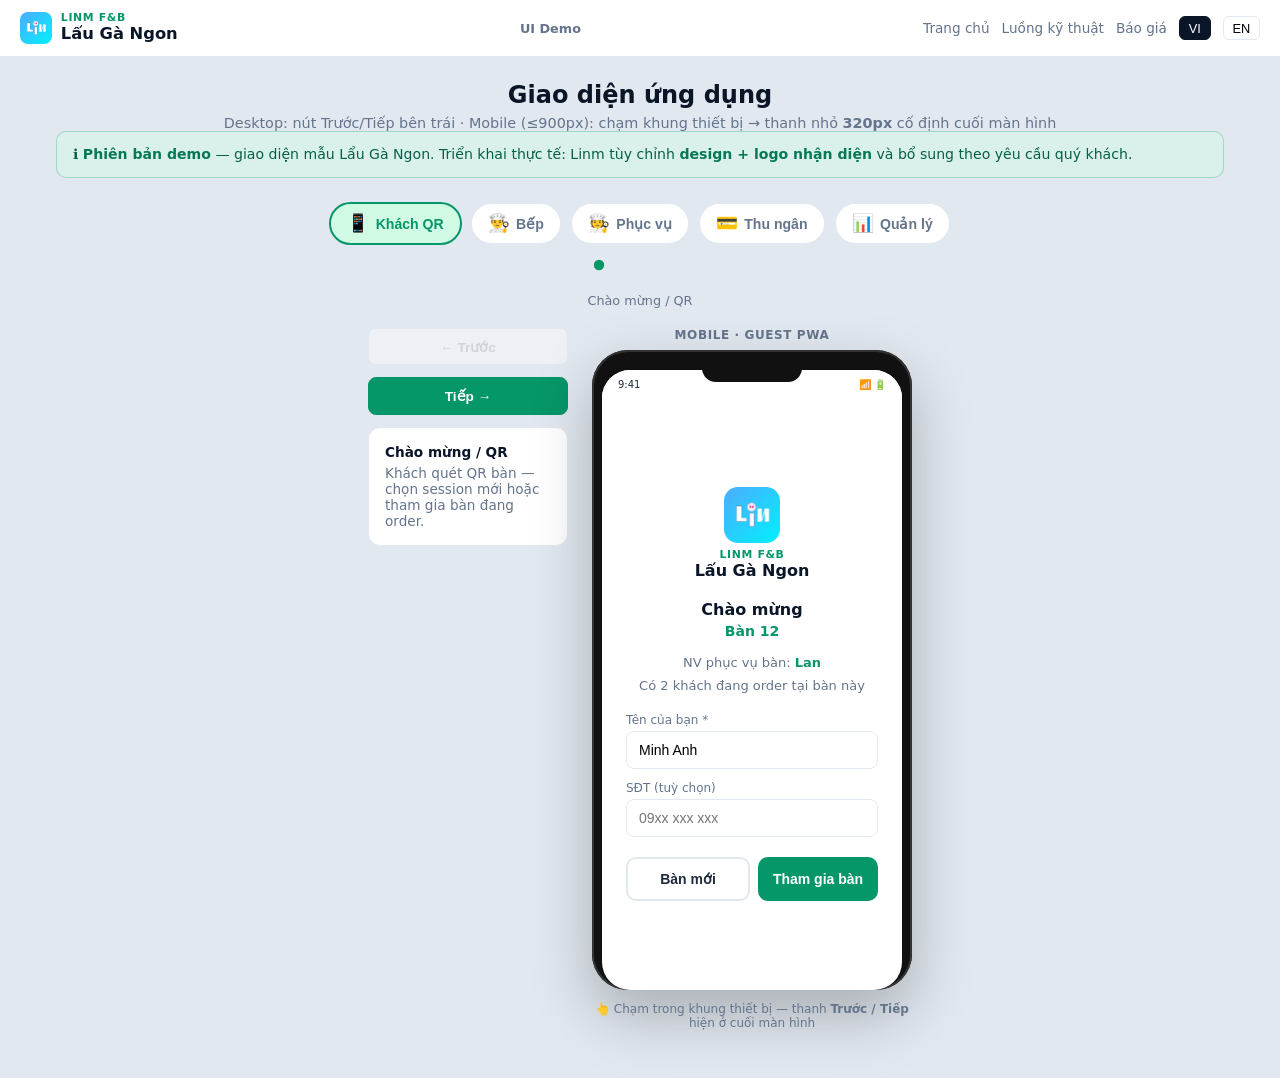
==== commit e37c2a18: "fnb-demo@1.0.4 [build #6]" ====
--- a/app-demo.html
+++ b/app-demo.html
@@ -55,8 +55,11 @@
 
 /* Device frames */
 .device-wrap{position:relative;max-width:100%;flex:1 1 320px;display:flex;flex-direction:column;align-items:center;min-width:0}
+/* Device frames — phone width locked to design spec */
+.device-wrap.is-phone{width:var(--phone-w);max-width:var(--phone-w);flex:0 0 auto}
+#device-mount.is-phone{width:var(--phone-w);max-width:var(--phone-w);flex-shrink:0}
 .device-label{text-align:center;font-size:.75rem;color:var(--txt2);margin-bottom:.5rem;font-weight:600;text-transform:uppercase;letter-spacing:.05em}
-.phone-frame{width:min(var(--phone-w),100%);height:var(--phone-h);max-width:100%;background:#111;border-radius:36px;padding:10px;box-shadow:0 25px 60px rgba(0,0,0,.25),inset 0 0 0 2px #333}
+.phone-frame{width:var(--phone-w);max-width:var(--phone-w);height:var(--phone-h);flex-shrink:0;box-sizing:border-box;background:#111;border-radius:36px;padding:10px;box-shadow:0 25px 60px rgba(0,0,0,.25),inset 0 0 0 2px #333}
 .phone-notch{width:100px;height:22px;background:#111;border-radius:0 0 14px 14px;margin:0 auto -12px;position:relative;z-index:2}
 .phone-screen{width:100%;height:100%;background:#fff;border-radius:28px;overflow:hidden;display:flex;flex-direction:column;position:relative}
 .tablet-frame{width:min(480px,100%);max-width:100%;height:min(680px,78vh);background:#1a1a1a;border-radius:20px;padding:12px;box-shadow:0 25px 60px rgba(0,0,0,.25);box-sizing:border-box}
@@ -251,18 +254,90 @@
 .toast{position:fixed;bottom:24px;left:50%;transform:translateX(-50%);background:var(--navy);color:#fff;padding:.65rem 1.25rem;border-radius:999px;font-size:.85rem;z-index:200;opacity:0;transition:opacity .3s;pointer-events:none}
 .toast.show{opacity:1}
 
+/* Mobile nav — flex bottom bar (mobile viewport only, width = phone mockup) */
+.nav-fab-bar{
+  display:none;
+  position:fixed;
+  z-index:120;
+  gap:.5rem;
+  align-items:stretch;
+  justify-content:center;
+  pointer-events:none;
+}
+.nav-fab-bar .nav-fab{pointer-events:auto}
+.nav-fab{
+  flex:1;
+  display:inline-flex;
+  align-items:center;
+  justify-content:center;
+  gap:.35rem;
+  min-height:2.75rem;
+  padding:.55rem .75rem;
+  border:none;
+  border-radius:999px;
+  font-weight:700;
+  font-size:.85rem;
+  cursor:pointer;
+  box-shadow:0 4px 14px rgba(10,22,40,.12);
+  transition:transform .15s,box-shadow .15s,opacity .15s;
+  -webkit-tap-highlight-color:transparent;
+}
+.nav-fab:active:not(:disabled){transform:scale(.97)}
+.nav-fab-prev{background:#fff;color:var(--navy);border:2px solid var(--border)}
+.nav-fab-next{background:var(--green);color:#fff;border:2px solid var(--green)}
+.nav-fab:disabled{opacity:.42;cursor:not-allowed;box-shadow:none;transform:none}
+
+@media(min-width:901px){
+  .nav-fab-bar{display:none!important}
+  body.in-app-nav .demo-wrap{padding-bottom:3rem}
+}
+
+@media(max-width:900px){
+  body.in-app-nav .nav-fab-bar{
+    display:flex;
+    left:50%;
+    right:auto;
+    transform:translateX(-50%);
+    bottom:calc(.65rem + env(safe-area-inset-bottom,0px));
+    width:var(--phone-w);
+    max-width:calc(100% - 1.5rem);
+    padding:.45rem .5rem;
+    background:rgba(255,255,255,.97);
+    backdrop-filter:blur(10px);
+    border:1px solid var(--border);
+    border-radius:14px;
+    box-shadow:0 8px 28px rgba(10,22,40,.14);
+    pointer-events:auto;
+  }
+  .stage{flex-direction:column;align-items:center}
+  .controls{flex-direction:column;flex-wrap:nowrap;justify-content:flex-start;width:100%;max-width:var(--phone-w);order:-1}
+  .controls .ctrl-btn{display:none}
+  .screen-info{max-width:100%;width:100%}
+  .device-wrap{order:0}
+  .device-wrap.is-phone{width:var(--phone-w);max-width:var(--phone-w);margin-left:auto;margin-right:auto}
+  .phone-frame{width:var(--phone-w);max-width:var(--phone-w)}
+  body.in-app-nav .demo-wrap{padding-bottom:calc(4.25rem + env(safe-area-inset-bottom,0px))}
+  body.in-app-nav .toast{bottom:calc(4rem + env(safe-area-inset-bottom,0px))}
+  .device-wrap.is-tablet{width:100%;max-width:min(480px,100%)}
+  body.in-app-nav .nav-fab-bar.nav-fab-bar--tablet{
+    width:min(480px,calc(100% - 1.5rem));
+    max-width:min(480px,calc(100% - 1.5rem));
+  }
+}
+
 /* Hidden screens */
 .screen-view{display:none;flex-direction:column;height:100%;width:100%;min-width:0;min-height:0;overflow:hidden}
 .screen-view.active{display:flex}
 
-@media(max-width:900px){
-  .stage{flex-direction:column;align-items:center}
-  .controls{flex-direction:row;flex-wrap:wrap;justify-content:center;width:100%}
-  .screen-info{max-width:100%;width:100%}
-}
 @media(max-width:700px){
   .tablet-frame{height:min(620px,72vh)}
   .k-body{grid-template-columns:1fr}
+  header{padding:.65rem 1rem}
+  .hdr-links{flex-wrap:wrap;gap:.45rem .65rem;font-size:.8rem}
+  .persona-bar{gap:.4rem}
+  .persona-btn{padding:.5rem .75rem;font-size:.82rem}
+  .demo-title h1{font-size:1.25rem}
+  .demo-title p{font-size:.85rem}
 }
 </style>
 </head>
@@ -289,7 +364,11 @@
 <div class="demo-wrap">
   <div class="demo-title">
     <h1><span class="vi">Giao diện ứng dụng</span><span class="en" style="display:none">Application UI</span></h1>
-    <p><span class="vi">Click trong app hoặc dùng Trước / Tiếp để chuyển màn hình</span><span class="en" style="display:none">Click inside the app or use Prev / Next to navigate</span></p>
+    <p><span class="vi">Desktop: nút Trước/Tiếp bên trái · Mobile (≤900px): chạm khung thiết bị → thanh nhỏ <strong>320px</strong> cố định cuối màn hình</span><span class="en" style="display:none">Desktop: Prev/Next on the left · Mobile (≤900px): tap device → compact <strong>320px</strong> bar at bottom</span></p>
+    <div class="demo-disclaimer demo-disclaimer--inline">
+      <span class="vi">ℹ️ <strong>Phiên bản demo</strong> — giao diện mẫu Lẩu Gà Ngon. Triển khai thực tế: Linm tùy chỉnh <strong>design + logo nhận diện</strong> và bổ sung theo yêu cầu quý khách.</span>
+      <span class="en" style="display:none">ℹ️ <strong>Demo version</strong> — Lau Ga Ngon sample UI. Production: Linm customizes <strong>design + brand identity</strong> and adds features per your requirements.</span>
+    </div>
   </div>
 
   <div class="persona-bar">
@@ -310,14 +389,25 @@
       <div class="screen-info" id="screen-info"></div>
     </div>
 
-    <div class="device-wrap">
+    <div class="device-wrap" id="device-wrap">
       <div class="device-label" id="device-label">Mobile · Guest PWA</div>
       <div id="device-mount"></div>
-      <p class="tap-hint"><span class="vi">👆 Chạm nút / tab / món trong khung thiết bị</span><span class="en" style="display:none">👆 Tap buttons / tabs / items inside the device</span></p>
+      <p class="tap-hint"><span class="vi">👆 Chạm trong khung thiết bị — thanh <strong>Trước / Tiếp</strong> hiện ở cuối màn hình</span><span class="en" style="display:none">👆 Tap inside the device — <strong>Prev / Next</strong> bar appears at the bottom</span></p>
     </div>
   </div>
 </div>
 <div class="toast" id="toast"></div>
+
+<nav class="nav-fab-bar" aria-label="Demo navigation">
+  <button type="button" class="nav-fab nav-fab-prev" id="fab-prev" onclick="prevScreen()">
+    <span aria-hidden="true">←</span>
+    <span class="vi">Trước</span><span class="en" style="display:none">Prev</span>
+  </button>
+  <button type="button" class="nav-fab nav-fab-next" id="fab-next" onclick="nextScreen()">
+    <span class="vi">Tiếp</span><span class="en" style="display:none">Next</span>
+    <span aria-hidden="true">→</span>
+  </button>
+</nav>
 
 <script>
 const APP_TENANT = 'Lẩu Gà Ngon';
@@ -1019,6 +1109,12 @@
     `<strong>${lang === 'vi' ? s.labelVi : s.labelEn}</strong>${lang === 'vi' ? s.infoVi : s.infoEn}`;
   document.getElementById('btn-prev').disabled = screenIdx === 0;
   document.getElementById('btn-next').disabled = screenIdx === p.screens.length - 1;
+  const fabPrev = document.getElementById('fab-prev');
+  const fabNext = document.getElementById('fab-next');
+  if (fabPrev) fabPrev.disabled = screenIdx === 0;
+  if (fabNext) fabNext.disabled = screenIdx === p.screens.length - 1;
+  const fabBar = document.querySelector('.nav-fab-bar');
+  if (fabBar) fabBar.classList.toggle('nav-fab-bar--tablet', p.device !== 'phone');
   buildDots();
 }
 
@@ -1033,6 +1129,7 @@
 function wireInAppClicks() {
   const mount = document.getElementById('device-mount');
   mount.onclick = (e) => {
+    enableInAppNav();
     const goP = e.target.closest('[data-go-persona]');
     const go = e.target.closest('[data-go]');
     const toastEl = e.target.closest('[data-toast-vi]');
@@ -1149,9 +1246,18 @@
   const p = PERSONAS[persona];
   const s = p.screens[screenIdx];
   const mount = document.getElementById('device-mount');
+  const wrap = document.getElementById('device-wrap');
   const inner = s.html();
-
-  if (p.device === 'phone') {
+  const isPhone = p.device === 'phone';
+
+  if (wrap) {
+    wrap.classList.toggle('is-phone', isPhone);
+    wrap.classList.toggle('is-tablet', !isPhone);
+  }
+  mount.classList.toggle('is-phone', isPhone);
+  mount.classList.toggle('is-tablet', !isPhone);
+
+  if (isPhone) {
     mount.innerHTML = `<div class="phone-frame"><div class="phone-notch"></div><div class="phone-screen">${inner}</div></div>`;
   } else {
     mount.innerHTML = `<div class="tablet-frame"><div class="tablet-screen">${inner}</div></div>`;
@@ -1161,6 +1267,32 @@
   updateChrome();
 }
 
+function isMobileDemoView() {
+  return window.matchMedia('(max-width:900px)').matches;
+}
+
+function enableInAppNav() {
+  if (!isMobileDemoView()) return;
+  document.body.classList.add('in-app-nav');
+}
+
+function syncInAppNavMode() {
+  if (!isMobileDemoView()) document.body.classList.remove('in-app-nav');
+}
+
+function bindInAppNavReveal() {
+  const wrap = document.getElementById('device-wrap');
+  if (!wrap || wrap.dataset.navBound === '1') return;
+  wrap.dataset.navBound = '1';
+  const reveal = (e) => {
+    if (e.target.closest('.nav-fab-bar')) return;
+    enableInAppNav();
+  };
+  wrap.addEventListener('click', reveal);
+  wrap.addEventListener('touchstart', reveal, { passive: true });
+  window.addEventListener('resize', syncInAppNavMode);
+}
+
 function goScreen(i) {
   if (i >= 0 && i < PERSONAS[persona].screens.length) {
     screenIdx = i;
@@ -1171,6 +1303,7 @@
 function prevScreen() { goScreen(screenIdx - 1); }
 
 buildDots();
+bindInAppNavReveal();
 renderScreen();
 </script>
 </body>
--- a/assets/linm/app-brand.css
+++ b/assets/linm/app-brand.css
@@ -13,3 +13,25 @@
 .app-brand--phone .app-brand__text{align-items:center}
 .app-brand--dark .app-brand__tenant{color:#fff}
 .app-brand--dark .app-brand__platform{color:var(--primary,#00c9a7)}
+
+/* Demo / pilot disclaimer — shared across pitch pages */
+.demo-disclaimer{
+  max-width:44rem;
+  margin:0 auto 1rem;
+  padding:.75rem 1rem;
+  border-radius:10px;
+  font-size:.88rem;
+  line-height:1.55;
+  border:1px solid rgba(5,150,105,.28);
+  background:rgba(209,250,229,.5);
+  color:#065f46;
+  text-align:center;
+}
+.demo-disclaimer strong{color:#047857;font-weight:700}
+.demo-disclaimer--inline{max-width:none;text-align:left;margin:0 0 1rem}
+.demo-disclaimer--dark{
+  border-color:rgba(0,201,167,.35);
+  background:rgba(0,201,167,.1);
+  color:#cbd5e1;
+}
+.demo-disclaimer--dark strong{color:#5eead4}
